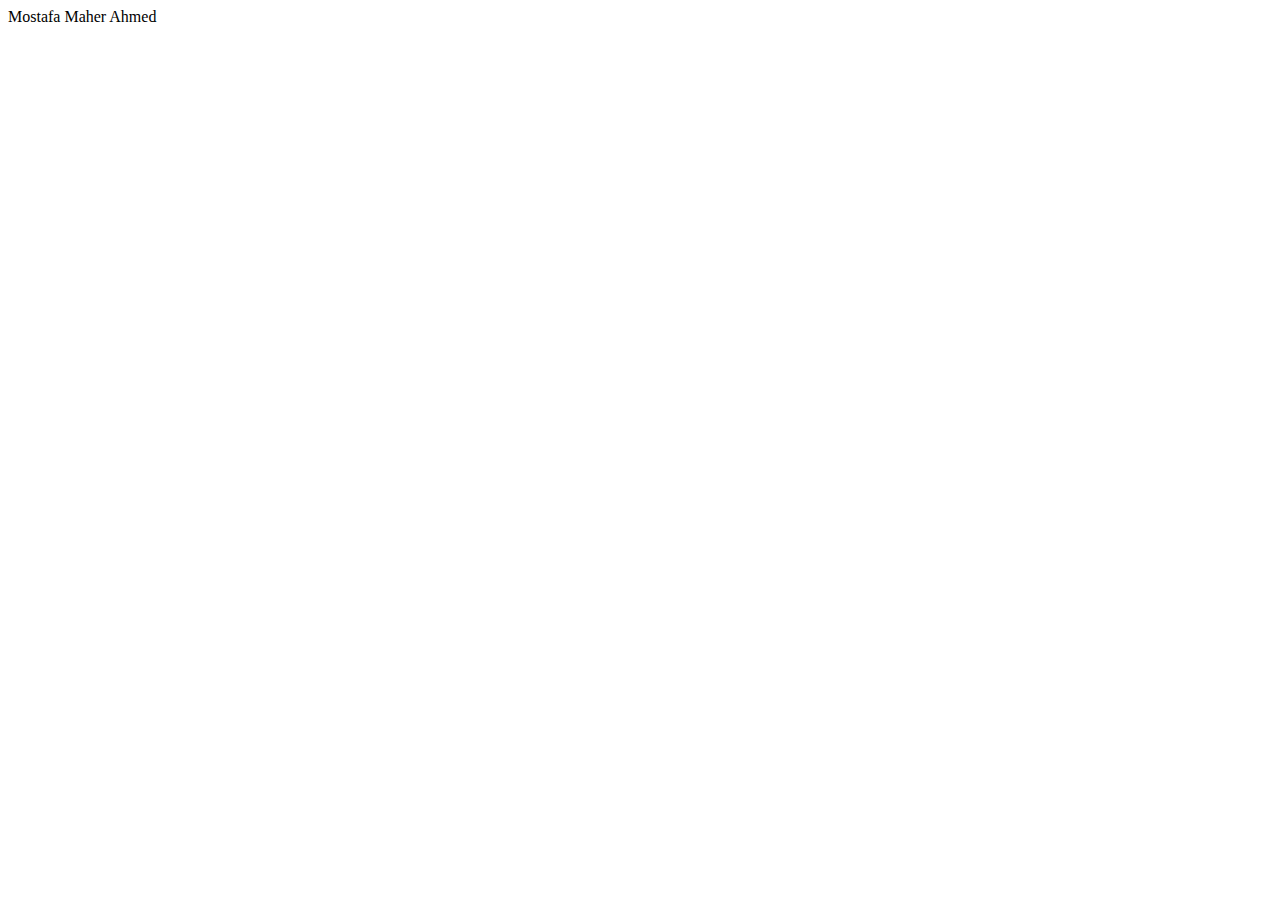
==== index.html @ cc13bb3d "first commit" ====
<!DOCTYPE html>
<html lang="en">
<head>
    <meta charset="UTF-8">
    <meta name="viewport" content="width=device-width, initial-scale=1.0">
    <title>Hi</title>
</head>
<body>
    Mostafa Maher Ahmed
</body>
</html>
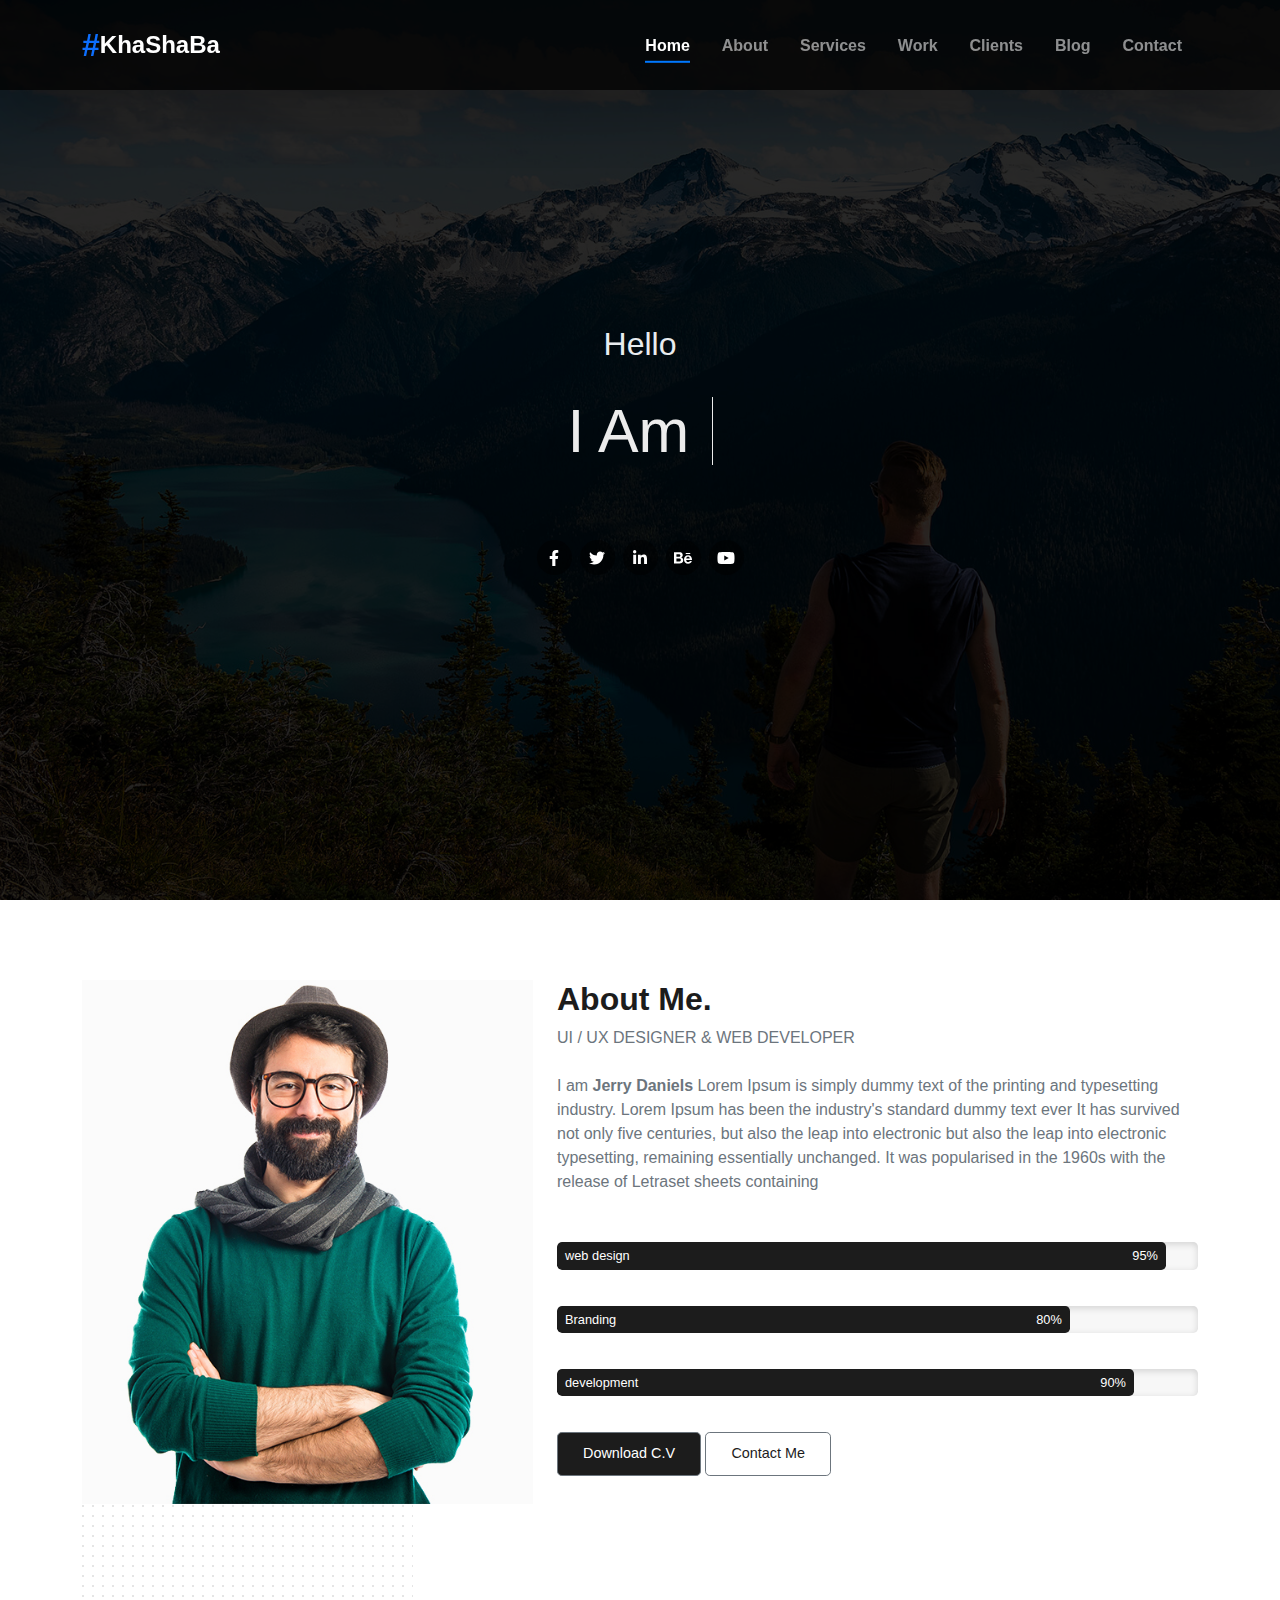
==== commit 7a0aec63: "add my profile page" ====
--- a/index.html
+++ b/index.html
@@ -1,11 +1,165 @@
 <!DOCTYPE html>
 <html lang="en">
+
 <head>
     <meta charset="UTF-8">
     <meta name="viewport" content="width=device-width, initial-scale=1.0">
-    <title>Hi</title>
+    <link rel="icon" href="https://high-site.com/karateen/img/flagofkuwait_6485.ico" type="image/svg+xml" />
+
+    <link rel="stylesheet" href="./CSS/all.min.css">
+    <link rel="stylesheet" href="./CSS/bootstrap.min.css">
+    <link rel="stylesheet" href="./CSS/assets.min.css">
+    <link rel="stylesheet" href="./CSS/global.min.css">
+    <link rel="stylesheet" href="./CSS/main.css">
+
+    <title>Mostafa Maher Ahmed</title>
 </head>
+
 <body>
-    Mostafa Maher Ahmed
+
+ <!-- Start Nav Bar -->
+ <nav class="navbar navbar-expand-md fixed-top bg-black bg-opacity-75 navbar-dark">
+
+    <div class="container py-2">
+
+      <a class="navbar-brand fs-4 fw-bold d-flex align-items-center" href="#home"><span>#</span>KhaShaBa</a>
+
+      <button class="navbar-toggler" type="button" data-bs-toggle="collapse" data-bs-target="#navbarSupportedContent"
+        aria-controls="navbarSupportedContent" aria-expanded="false" aria-label="Toggle navigation">
+        <i class="fa-solid fa-bars text-white"></i>
+      </button>
+
+      <div class="collapse navbar-collapse" id="navbarSupportedContent">
+
+        <ul class="navbar-nav ms-auto mb-2 mb-lg-0 text-capitalize text-center fw-bold">
+
+          <li class="nav-item my-2 my-md-0">
+            <a class="nav-link mx-2 active" aria-current="page" href="#home">Home</a>
+          </li>
+
+          <li class="nav-item my-2 my-md-0">
+            <a class="nav-link mx-2" href="#about">About</a>
+          </li>
+
+          <li class="nav-item my-2 my-md-0">
+            <a class="nav-link mx-2" href="#services">Services</a>
+          </li>
+
+          <li class="nav-item my-2 my-md-0">
+            <a class="nav-link mx-2" href="#portfolio">work</a>
+          </li>
+
+          <li class="nav-item my-2 my-md-0">
+            <a class="nav-link mx-2" href="#testimonials">Clients</a>
+          </li>
+
+          <li class="nav-item my-2 my-md-0">
+            <a class="nav-link mx-2" href="#blog">Blog</a>
+          </li>
+
+          <li class="nav-item my-2 my-md-0">
+            <a class="nav-link mx-2" href="#contact">Contact</a>
+          </li>
+
+        </ul>
+
+      </div>
+    </div>
+  </nav>
+  <!-- End Nav Bar -->
+
+  <!-- Start Home Section -->
+  <header id="home" class="vh-100 bg-style text-white 
+    d-flex justify-content-center align-items-center">
+    <div class="content">
+      <h1>Hello</h1>
+      <p class="typed fw-lighter mb-5">I Am</p>
+
+      <!-- **/ Social Icons \** -->
+      <div class="social d-flex justify-content-center">
+        <a href="" class="flex-center text-white rounded-circle mx-1" style="--bs-primary:#1877f2"> <i
+            class="fa-brands fa-facebook-f"></i></a href="">
+        <a href="" class="flex-center text-white rounded-circle mx-1" style="--bs-primary:#1da1f2"> <i
+            class="fa-brands fa-twitter"></i></a href="">
+        <a href="" class="flex-center text-white rounded-circle mx-1" style="--bs-primary:#0077b5"><i
+            class="fa-brands fa-linkedin-in"></i></a href="">
+        <a href="" class="flex-center text-white rounded-circle mx-1" style="--bs-primary:#1769ff"> <i
+            class="fa-brands fa-behance"></i></a href="">
+        <a href="" class="flex-center text-white rounded-circle mx-1" style="--bs-primary:#ff0000"> <i
+            class="fa-brands fa-youtube"></i></a href="">
+      </div>
+      <!-- **/ Social Icons \** -->
+    </div>
+  </header>
+  <!-- End Home Section -->
+
+  <!-- Start About Section -->
+  <section id="about" class="py-6">
+    <div class="container">
+      <div class="row">
+
+        <!-- **/ Profile Img \** -->
+        <div class="col-lg-5">
+          <div class="img-profile position-relative p-4 p-lg-0">
+            <img src="./img/hero.jpg" class="w-100" alt="image proflie">
+          </div>
+        </div>
+        <!-- **/ Profile Img \** -->
+
+        <!-- **/ Content \** -->
+        <div class="col-lg-7 mt-6 mt-lg-0">
+
+          <h2 class="text-secondary fw-bolder">About Me.</h2>
+
+          <p class="text-muted text-uppercase mb-4">
+            ui / ux designer & web developer
+          </p>
+
+          <p class="text-muted about-desc">I am <span class="fw-bold">Jerry Daniels</span> Lorem Ipsum is simply dummy
+            text of the
+            printing and typesetting industry. Lorem Ipsum
+            has been the industry's standard dummy text ever It has survived not only five centuries, but also the leap
+            into electronic but also the leap into electronic typesetting, remaining essentially unchanged. It was
+            popularised in the 1960s with the release of Letraset sheets containing
+          </p>
+
+          <div class="skills-rate mt-5">
+
+            <div class="progress-bar rounded-3">
+              <span class="d-flex justify-content-between align-items-center bg-secondary rounded-3 px-2"
+                style="width:95%" data-rate="95%">
+                <p class="m-0">web design</p>
+              </span>
+            </div>
+
+            <div class="progress-bar rounded-3">
+              <span class="d-flex justify-content-between align-items-center bg-secondary rounded-3 px-2"
+                style="width:80%" data-rate="80%">
+                <p class="m-0">Branding</p>
+              </span>
+            </div>
+            <div class="progress-bar rounded-3">
+              <span class="d-flex justify-content-between align-items-center bg-secondary rounded-3 px-2"
+                style="width:90%" data-rate="90%">
+                <p class="m-0">development</p>
+              </span>
+            </div>
+
+          </div>
+
+          <button class="border border-secondary rounded-3" type="button">Download C.V</button>
+          <button class="border border-secondary rounded-3" type="button">Contact Me</button>
+
+        </div>
+        <!-- **/ Content \** -->
+
+      </div>
+    </div>
+  </section>
+  <!-- End About Section -->
+
+    <script src="./JS/all.min.js"></script>
+    <script src="./JS/bootstrap.bundle.min.js"></script>
 </body>
+
 </html>--- a/CSS/all.min.css
+++ b/CSS/all.min.css
@@ -0,0 +1,6 @@
+/*!
+ * Font Awesome Free 6.0.0 by @fontawesome - https://fontawesome.com
+ * License - https://fontawesome.com/license/free (Icons: CC BY 4.0, Fonts: SIL OFL 1.1, Code: MIT License)
+ * Copyright 2022 Fonticons, Inc.
+ */
+.fa{font-family:var(--fa-style-family,"Font Awesome 6 Free");font-weight:var(--fa-style,900)}.fa,.fa-brands,.fa-duotone,.fa-light,.fa-regular,.fa-solid,.fa-thin,.fab,.fad,.fal,.far,.fas,.fat{-moz-osx-font-smoothing:grayscale;-webkit-font-smoothing:antialiased;display:var(--fa-display,inline-block);font-style:normal;font-variant:normal;line-height:1;text-rendering:auto}.fa-1x{font-size:1em}.fa-2x{font-size:2em}.fa-3x{font-size:3em}.fa-4x{font-size:4em}.fa-5x{font-size:5em}.fa-6x{font-size:6em}.fa-7x{font-size:7em}.fa-8x{font-size:8em}.fa-9x{font-size:9em}.fa-10x{font-size:10em}.fa-2xs{font-size:.625em;line-height:.1em;vertical-align:.225em}.fa-xs{font-size:.75em;line-height:.08333em;vertical-align:.125em}.fa-sm{font-size:.875em;line-height:.07143em;vertical-align:.05357em}.fa-lg{font-size:1.25em;line-height:.05em;vertical-align:-.075em}.fa-xl{font-size:1.5em;line-height:.04167em;vertical-align:-.125em}.fa-2xl{font-size:2em;line-height:.03125em;vertical-align:-.1875em}.fa-fw{text-align:center;width:1.25em}.fa-ul{list-style-type:none;margin-left:var(--fa-li-margin,2.5em);padding-left:0}.fa-ul>li{position:relative}.fa-li{left:calc(var(--fa-li-width, 2em)*-1);position:absolute;text-align:center;width:var(--fa-li-width,2em);line-height:inherit}.fa-border{border-radius:var(--fa-border-radius,.1em);border:var(--fa-border-width,.08em) var(--fa-border-style,solid) var(--fa-border-color,#eee);padding:var(--fa-border-padding,.2em .25em .15em)}.fa-pull-left{float:left;margin-right:var(--fa-pull-margin,.3em)}.fa-pull-right{float:right;margin-left:var(--fa-pull-margin,.3em)}.fa-beat{-webkit-animation-name:fa-beat;animation-name:fa-beat;-webkit-animation-delay:var(--fa-animation-delay,0);animation-delay:var(--fa-animation-delay,0);-webkit-animation-direction:var(--fa-animation-direction,normal);animation-direction:var(--fa-animation-direction,normal);-webkit-animation-duration:var(--fa-animation-duration,1s);animation-duration:var(--fa-animation-duration,1s);-webkit-animation-iteration-count:var(--fa-animation-iteration-count,infinite);animation-iteration-count:var(--fa-animation-iteration-count,infinite);-webkit-animation-timing-function:var(--fa-animation-timing,ease-in-out);animation-timing-function:var(--fa-animation-timing,ease-in-out)}.fa-bounce{-webkit-animation-name:fa-bounce;animation-name:fa-bounce;-webkit-animation-delay:var(--fa-animation-delay,0);animation-delay:var(--fa-animation-delay,0);-webkit-animation-direction:var(--fa-animation-direction,normal);animation-direction:var(--fa-animation-direction,normal);-webkit-animation-duration:var(--fa-animation-duration,1s);animation-duration:var(--fa-animation-duration,1s);-webkit-animation-iteration-count:var(--fa-animation-iteration-count,infinite);animation-iteration-count:var(--fa-animation-iteration-count,infinite);-webkit-animation-timing-function:var(--fa-animation-timing,cubic-bezier(.28,.84,.42,1));animation-timing-function:var(--fa-animation-timing,cubic-bezier(.28,.84,.42,1))}.fa-fade{-webkit-animation-name:fa-fade;animation-name:fa-fade;-webkit-animation-iteration-count:var(--fa-animation-iteration-count,infinite);animation-iteration-count:var(--fa-animation-iteration-count,infinite);-webkit-animation-timing-function:var(--fa-animation-timing,cubic-bezier(.4,0,.6,1));animation-timing-function:var(--fa-animation-timing,cubic-bezier(.4,0,.6,1))}.fa-beat-fade,.fa-fade{-webkit-animation-delay:var(--fa-animation-delay,0);animation-delay:var(--fa-animation-delay,0);-webkit-animation-direction:var(--fa-animation-direction,normal);animation-direction:var(--fa-animation-direction,normal);-webkit-animation-duration:var(--fa-animation-duration,1s);animation-duration:var(--fa-animation-duration,1s)}.fa-beat-fade{-webkit-animation-name:fa-beat-fade;animation-name:fa-beat-fade;-webkit-animation-iteration-count:var(--fa-animation-iteration-count,infinite);animation-iteration-count:var(--fa-animation-iteration-count,infinite);-webkit-animation-timing-function:var(--fa-animation-timing,cubic-bezier(.4,0,.6,1));animation-timing-function:var(--fa-animation-timing,cubic-bezier(.4,0,.6,1))}.fa-flip{-webkit-animation-name:fa-flip;animation-name:fa-flip;-webkit-animation-delay:var(--fa-animation-delay,0);animation-delay:var(--fa-animation-delay,0);-webkit-animation-direction:var(--fa-animation-direction,normal);animation-direction:var(--fa-animation-direction,normal);-webkit-animation-duration:var(--fa-animation-duration,1s);animation-duration:var(--fa-animation-duration,1s);-webkit-animation-iteration-count:var(--fa-animation-iteration-count,infinite);animation-iteration-count:var(--fa-animation-iteration-count,infinite);-webkit-animation-timing-function:var(--fa-animation-timing,ease-in-out);animation-timing-function:var(--fa-animation-timing,ease-in-out)}.fa-shake{-webkit-animation-name:fa-shake;animation-name:fa-shake;-webkit-animation-duration:var(--fa-animation-duration,1s);animation-duration:var(--fa-animation-duration,1s);-webkit-animation-iteration-count:var(--fa-animation-iteration-count,infinite);animation-iteration-count:var(--fa-animation-iteration-count,infinite);-webkit-animation-timing-function:var(--fa-animation-timing,linear);animation-timing-function:var(--fa-animation-timing,linear)}.fa-shake,.fa-spin{-webkit-animation-delay:var(--fa-animation-delay,0);animation-delay:var(--fa-animation-delay,0);-webkit-animation-direction:var(--fa-animation-direction,normal);animation-direction:var(--fa-animation-direction,normal)}.fa-spin{-webkit-animation-name:fa-spin;animation-name:fa-spin;-webkit-animation-duration:var(--fa-animation-duration,2s);animation-duration:var(--fa-animation-duration,2s);-webkit-animation-iteration-count:var(--fa-animation-iteration-count,infinite);animation-iteration-count:var(--fa-animation-iteration-count,infinite);-webkit-animation-timing-function:var(--fa-animation-timing,linear);animation-timing-function:var(--fa-animation-timing,linear)}.fa-spin-reverse{--fa-animation-direction:reverse}.fa-pulse,.fa-spin-pulse{-webkit-animation-name:fa-spin;animation-name:fa-spin;-webkit-animation-direction:var(--fa-animation-direction,normal);animation-direction:var(--fa-animation-direction,normal);-webkit-animation-duration:var(--fa-animation-duration,1s);animation-duration:var(--fa-animation-duration,1s);-webkit-animation-iteration-count:var(--fa-animation-iteration-count,infinite);animation-iteration-count:var(--fa-animation-iteration-count,infinite);-webkit-animation-timing-function:var(--fa-animation-timing,steps(8));animation-timing-function:var(--fa-animation-timing,steps(8))}@media (prefers-reduced-motion:reduce){.fa-beat,.fa-beat-fade,.fa-bounce,.fa-fade,.fa-flip,.fa-pulse,.fa-shake,.fa-spin,.fa-spin-pulse{-webkit-animation-delay:-1ms;animation-delay:-1ms;-webkit-animation-duration:1ms;animation-duration:1ms;-webkit-animation-iteration-count:1;animation-iteration-count:1;transition-delay:0s;transition-duration:0s}}@-webkit-keyframes fa-beat{0%,90%{-webkit-transform:scale(1);transform:scale(1)}45%{-webkit-transform:scale(var(--fa-beat-scale,1.25));transform:scale(var(--fa-beat-scale,1.25))}}@keyframes fa-beat{0%,90%{-webkit-transform:scale(1);transform:scale(1)}45%{-webkit-transform:scale(var(--fa-beat-scale,1.25));transform:scale(var(--fa-beat-scale,1.25))}}@-webkit-keyframes fa-bounce{0%{-webkit-transform:scale(1) translateY(0);transform:scale(1) translateY(0)}10%{-webkit-transform:scale(var(--fa-bounce-start-scale-x,1.1),var(--fa-bounce-start-scale-y,.9)) translateY(0);transform:scale(var(--fa-bounce-start-scale-x,1.1),var(--fa-bounce-start-scale-y,.9)) translateY(0)}30%{-webkit-transform:scale(var(--fa-bounce-jump-scale-x,.9),var(--fa-bounce-jump-scale-y,1.1)) translateY(var(--fa-bounce-height,-.5em));transform:scale(var(--fa-bounce-jump-scale-x,.9),var(--fa-bounce-jump-scale-y,1.1)) translateY(var(--fa-bounce-height,-.5em))}50%{-webkit-transform:scale(var(--fa-bounce-land-scale-x,1.05),var(--fa-bounce-land-scale-y,.95)) translateY(0);transform:scale(var(--fa-bounce-land-scale-x,1.05),var(--fa-bounce-land-scale-y,.95)) translateY(0)}57%{-webkit-transform:scale(1) translateY(var(--fa-bounce-rebound,-.125em));transform:scale(1) translateY(var(--fa-bounce-rebound,-.125em))}64%{-webkit-transform:scale(1) translateY(0);transform:scale(1) translateY(0)}to{-webkit-transform:scale(1) translateY(0);transform:scale(1) translateY(0)}}@keyframes fa-bounce{0%{-webkit-transform:scale(1) translateY(0);transform:scale(1) translateY(0)}10%{-webkit-transform:scale(var(--fa-bounce-start-scale-x,1.1),var(--fa-bounce-start-scale-y,.9)) translateY(0);transform:scale(var(--fa-bounce-start-scale-x,1.1),var(--fa-bounce-start-scale-y,.9)) translateY(0)}30%{-webkit-transform:scale(var(--fa-bounce-jump-scale-x,.9),var(--fa-bounce-jump-scale-y,1.1)) translateY(var(--fa-bounce-height,-.5em));transform:scale(var(--fa-bounce-jump-scale-x,.9),var(--fa-bounce-jump-scale-y,1.1)) translateY(var(--fa-bounce-height,-.5em))}50%{-webkit-transform:scale(var(--fa-bounce-land-scale-x,1.05),var(--fa-bounce-land-scale-y,.95)) translateY(0);transform:scale(var(--fa-bounce-land-scale-x,1.05),var(--fa-bounce-land-scale-y,.95)) translateY(0)}57%{-webkit-transform:scale(1) translateY(var(--fa-bounce-rebound,-.125em));transform:scale(1) translateY(var(--fa-bounce-rebound,-.125em))}64%{-webkit-transform:scale(1) translateY(0);transform:scale(1) translateY(0)}to{-webkit-transform:scale(1) translateY(0);transform:scale(1) translateY(0)}}@-webkit-keyframes fa-fade{50%{opacity:var(--fa-fade-opacity,.4)}}@keyframes fa-fade{50%{opacity:var(--fa-fade-opacity,.4)}}@-webkit-keyframes fa-beat-fade{0%,to{opacity:var(--fa-beat-fade-opacity,.4);-webkit-transform:scale(1);transform:scale(1)}50%{opacity:1;-webkit-transform:scale(var(--fa-beat-fade-scale,1.125));transform:scale(var(--fa-beat-fade-scale,1.125))}}@keyframes fa-beat-fade{0%,to{opacity:var(--fa-beat-fade-opacity,.4);-webkit-transform:scale(1);transform:scale(1)}50%{opacity:1;-webkit-transform:scale(var(--fa-beat-fade-scale,1.125));transform:scale(var(--fa-beat-fade-scale,1.125))}}@-webkit-keyframes fa-flip{50%{-webkit-transform:rotate3d(var(--fa-flip-x,0),var(--fa-flip-y,1),var(--fa-flip-z,0),var(--fa-flip-angle,-180deg));transform:rotate3d(var(--fa-flip-x,0),var(--fa-flip-y,1),var(--fa-flip-z,0),var(--fa-flip-angle,-180deg))}}@keyframes fa-flip{50%{-webkit-transform:rotate3d(var(--fa-flip-x,0),var(--fa-flip-y,1),var(--fa-flip-z,0),var(--fa-flip-angle,-180deg));transform:rotate3d(var(--fa-flip-x,0),var(--fa-flip-y,1),var(--fa-flip-z,0),var(--fa-flip-angle,-180deg))}}@-webkit-keyframes fa-shake{0%{-webkit-transform:rotate(-15deg);transform:rotate(-15deg)}4%{-webkit-transform:rotate(15deg);transform:rotate(15deg)}8%,24%{-webkit-transform:rotate(-18deg);transform:rotate(-18deg)}12%,28%{-webkit-transform:rotate(18deg);transform:rotate(18deg)}16%{-webkit-transform:rotate(-22deg);transform:rotate(-22deg)}20%{-webkit-transform:rotate(22deg);transform:rotate(22deg)}32%{-webkit-transform:rotate(-12deg);transform:rotate(-12deg)}36%{-webkit-transform:rotate(12deg);transform:rotate(12deg)}40%,to{-webkit-transform:rotate(0deg);transform:rotate(0deg)}}@keyframes fa-shake{0%{-webkit-transform:rotate(-15deg);transform:rotate(-15deg)}4%{-webkit-transform:rotate(15deg);transform:rotate(15deg)}8%,24%{-webkit-transform:rotate(-18deg);transform:rotate(-18deg)}12%,28%{-webkit-transform:rotate(18deg);transform:rotate(18deg)}16%{-webkit-transform:rotate(-22deg);transform:rotate(-22deg)}20%{-webkit-transform:rotate(22deg);transform:rotate(22deg)}32%{-webkit-transform:rotate(-12deg);transform:rotate(-12deg)}36%{-webkit-transform:rotate(12deg);transform:rotate(12deg)}40%,to{-webkit-transform:rotate(0deg);transform:rotate(0deg)}}@-webkit-keyframes fa-spin{0%{-webkit-transform:rotate(0deg);transform:rotate(0deg)}to{-webkit-transform:rotate(1turn);transform:rotate(1turn)}}@keyframes fa-spin{0%{-webkit-transform:rotate(0deg);transform:rotate(0deg)}to{-webkit-transform:rotate(1turn);transform:rotate(1turn)}}.fa-rotate-90{-webkit-transform:rotate(90deg);transform:rotate(90deg)}.fa-rotate-180{-webkit-transform:rotate(180deg);transform:rotate(180deg)}.fa-rotate-270{-webkit-transform:rotate(270deg);transform:rotate(270deg)}.fa-flip-horizontal{-webkit-transform:scaleX(-1);transform:scaleX(-1)}.fa-flip-vertical{-webkit-transform:scaleY(-1);transform:scaleY(-1)}.fa-flip-both,.fa-flip-horizontal.fa-flip-vertical{-webkit-transform:scale(-1);transform:scale(-1)}.fa-rotate-by{-webkit-transform:rotate(var(--fa-rotate-angle,none));transform:rotate(var(--fa-rotate-angle,none))}.fa-stack{display:inline-block;height:2em;line-height:2em;position:relative;vertical-align:middle;width:2.5em}.fa-stack-1x,.fa-stack-2x{left:0;position:absolute;text-align:center;width:100%;z-index:var(--fa-stack-z-index,auto)}.fa-stack-1x{line-height:inherit}.fa-stack-2x{font-size:2em}.fa-inverse{color:var(--fa-inverse,#fff)}.fa-0:before{content:"\30"}.fa-1:before{content:"\31"}.fa-2:before{content:"\32"}.fa-3:before{content:"\33"}.fa-4:before{content:"\34"}.fa-5:before{content:"\35"}.fa-6:before{content:"\36"}.fa-7:before{content:"\37"}.fa-8:before{content:"\38"}.fa-9:before{content:"\39"}.fa-a:before{content:"\41"}.fa-address-book:before,.fa-contact-book:before{content:"\f2b9"}.fa-address-card:before,.fa-contact-card:before,.fa-vcard:before{content:"\f2bb"}.fa-align-center:before{content:"\f037"}.fa-align-justify:before{content:"\f039"}.fa-align-left:before{content:"\f036"}.fa-align-right:before{content:"\f038"}.fa-anchor:before{content:"\f13d"}.fa-angle-down:before{content:"\f107"}.fa-angle-left:before{content:"\f104"}.fa-angle-right:before{content:"\f105"}.fa-angle-up:before{content:"\f106"}.fa-angle-double-down:before,.fa-angles-down:before{content:"\f103"}.fa-angle-double-left:before,.fa-angles-left:before{content:"\f100"}.fa-angle-double-right:before,.fa-angles-right:before{content:"\f101"}.fa-angle-double-up:before,.fa-angles-up:before{content:"\f102"}.fa-ankh:before{content:"\f644"}.fa-apple-alt:before,.fa-apple-whole:before{content:"\f5d1"}.fa-archway:before{content:"\f557"}.fa-arrow-down:before{content:"\f063"}.fa-arrow-down-1-9:before,.fa-sort-numeric-asc:before,.fa-sort-numeric-down:before{content:"\f162"}.fa-arrow-down-9-1:before,.fa-sort-numeric-desc:before,.fa-sort-numeric-down-alt:before{content:"\f886"}.fa-arrow-down-a-z:before,.fa-sort-alpha-asc:before,.fa-sort-alpha-down:before{content:"\f15d"}.fa-arrow-down-long:before,.fa-long-arrow-down:before{content:"\f175"}.fa-arrow-down-short-wide:before,.fa-sort-amount-desc:before,.fa-sort-amount-down-alt:before{content:"\f884"}.fa-arrow-down-wide-short:before,.fa-sort-amount-asc:before,.fa-sort-amount-down:before{content:"\f160"}.fa-arrow-down-z-a:before,.fa-sort-alpha-desc:before,.fa-sort-alpha-down-alt:before{content:"\f881"}.fa-arrow-left:before{content:"\f060"}.fa-arrow-left-long:before,.fa-long-arrow-left:before{content:"\f177"}.fa-arrow-pointer:before,.fa-mouse-pointer:before{content:"\f245"}.fa-arrow-right:before{content:"\f061"}.fa-arrow-right-arrow-left:before,.fa-exchange:before{content:"\f0ec"}.fa-arrow-right-from-bracket:before,.fa-sign-out:before{content:"\f08b"}.fa-arrow-right-long:before,.fa-long-arrow-right:before{content:"\f178"}.fa-arrow-right-to-bracket:before,.fa-sign-in:before{content:"\f090"}.fa-arrow-left-rotate:before,.fa-arrow-rotate-back:before,.fa-arrow-rotate-backward:before,.fa-arrow-rotate-left:before,.fa-undo:before{content:"\f0e2"}.fa-arrow-right-rotate:before,.fa-arrow-rotate-forward:before,.fa-arrow-rotate-right:before,.fa-redo:before{content:"\f01e"}.fa-arrow-trend-down:before{content:"\e097"}.fa-arrow-trend-up:before{content:"\e098"}.fa-arrow-turn-down:before,.fa-level-down:before{content:"\f149"}.fa-arrow-turn-up:before,.fa-level-up:before{content:"\f148"}.fa-arrow-up:before{content:"\f062"}.fa-arrow-up-1-9:before,.fa-sort-numeric-up:before{content:"\f163"}.fa-arrow-up-9-1:before,.fa-sort-numeric-up-alt:before{content:"\f887"}.fa-arrow-up-a-z:before,.fa-sort-alpha-up:before{content:"\f15e"}.fa-arrow-up-from-bracket:before{content:"\e09a"}.fa-arrow-up-long:before,.fa-long-arrow-up:before{content:"\f176"}.fa-arrow-up-right-from-square:before,.fa-external-link:before{content:"\f08e"}.fa-arrow-up-short-wide:before,.fa-sort-amount-up-alt:before{content:"\f885"}.fa-arrow-up-wide-short:before,.fa-sort-amount-up:before{content:"\f161"}.fa-arrow-up-z-a:before,.fa-sort-alpha-up-alt:before{content:"\f882"}.fa-arrows-h:before,.fa-arrows-left-right:before{content:"\f07e"}.fa-arrows-rotate:before,.fa-refresh:before,.fa-sync:before{content:"\f021"}.fa-arrows-up-down:before,.fa-arrows-v:before{content:"\f07d"}.fa-arrows-up-down-left-right:before,.fa-arrows:before{content:"\f047"}.fa-asterisk:before{content:"\2a"}.fa-at:before{content:"\40"}.fa-atom:before{content:"\f5d2"}.fa-audio-description:before{content:"\f29e"}.fa-austral-sign:before{content:"\e0a9"}.fa-award:before{content:"\f559"}.fa-b:before{content:"\42"}.fa-baby:before{content:"\f77c"}.fa-baby-carriage:before,.fa-carriage-baby:before{content:"\f77d"}.fa-backward:before{content:"\f04a"}.fa-backward-fast:before,.fa-fast-backward:before{content:"\f049"}.fa-backward-step:before,.fa-step-backward:before{content:"\f048"}.fa-bacon:before{content:"\f7e5"}.fa-bacteria:before{content:"\e059"}.fa-bacterium:before{content:"\e05a"}.fa-bag-shopping:before,.fa-shopping-bag:before{content:"\f290"}.fa-bahai:before{content:"\f666"}.fa-baht-sign:before{content:"\e0ac"}.fa-ban:before,.fa-cancel:before{content:"\f05e"}.fa-ban-smoking:before,.fa-smoking-ban:before{content:"\f54d"}.fa-band-aid:before,.fa-bandage:before{content:"\f462"}.fa-barcode:before{content:"\f02a"}.fa-bars:before,.fa-navicon:before{content:"\f0c9"}.fa-bars-progress:before,.fa-tasks-alt:before{content:"\f828"}.fa-bars-staggered:before,.fa-reorder:before,.fa-stream:before{content:"\f550"}.fa-baseball-ball:before,.fa-baseball:before{content:"\f433"}.fa-baseball-bat-ball:before{content:"\f432"}.fa-basket-shopping:before,.fa-shopping-basket:before{content:"\f291"}.fa-basketball-ball:before,.fa-basketball:before{content:"\f434"}.fa-bath:before,.fa-bathtub:before{content:"\f2cd"}.fa-battery-0:before,.fa-battery-empty:before{content:"\f244"}.fa-battery-5:before,.fa-battery-full:before,.fa-battery:before{content:"\f240"}.fa-battery-3:before,.fa-battery-half:before{content:"\f242"}.fa-battery-2:before,.fa-battery-quarter:before{content:"\f243"}.fa-battery-4:before,.fa-battery-three-quarters:before{content:"\f241"}.fa-bed:before{content:"\f236"}.fa-bed-pulse:before,.fa-procedures:before{content:"\f487"}.fa-beer-mug-empty:before,.fa-beer:before{content:"\f0fc"}.fa-bell:before{content:"\f0f3"}.fa-bell-concierge:before,.fa-concierge-bell:before{content:"\f562"}.fa-bell-slash:before{content:"\f1f6"}.fa-bezier-curve:before{content:"\f55b"}.fa-bicycle:before{content:"\f206"}.fa-binoculars:before{content:"\f1e5"}.fa-biohazard:before{content:"\f780"}.fa-bitcoin-sign:before{content:"\e0b4"}.fa-blender:before{content:"\f517"}.fa-blender-phone:before{content:"\f6b6"}.fa-blog:before{content:"\f781"}.fa-bold:before{content:"\f032"}.fa-bolt:before,.fa-zap:before{content:"\f0e7"}.fa-bolt-lightning:before{content:"\e0b7"}.fa-bomb:before{content:"\f1e2"}.fa-bone:before{content:"\f5d7"}.fa-bong:before{content:"\f55c"}.fa-book:before{content:"\f02d"}.fa-atlas:before,.fa-book-atlas:before{content:"\f558"}.fa-bible:before,.fa-book-bible:before{content:"\f647"}.fa-book-journal-whills:before,.fa-journal-whills:before{content:"\f66a"}.fa-book-medical:before{content:"\f7e6"}.fa-book-open:before{content:"\f518"}.fa-book-open-reader:before,.fa-book-reader:before{content:"\f5da"}.fa-book-quran:before,.fa-quran:before{content:"\f687"}.fa-book-dead:before,.fa-book-skull:before{content:"\f6b7"}.fa-bookmark:before{content:"\f02e"}.fa-border-all:before{content:"\f84c"}.fa-border-none:before{content:"\f850"}.fa-border-style:before,.fa-border-top-left:before{content:"\f853"}.fa-bowling-ball:before{content:"\f436"}.fa-box:before{content:"\f466"}.fa-archive:before,.fa-box-archive:before{content:"\f187"}.fa-box-open:before{content:"\f49e"}.fa-box-tissue:before{content:"\e05b"}.fa-boxes-alt:before,.fa-boxes-stacked:before,.fa-boxes:before{content:"\f468"}.fa-braille:before{content:"\f2a1"}.fa-brain:before{content:"\f5dc"}.fa-brazilian-real-sign:before{content:"\e46c"}.fa-bread-slice:before{content:"\f7ec"}.fa-briefcase:before{content:"\f0b1"}.fa-briefcase-medical:before{content:"\f469"}.fa-broom:before{content:"\f51a"}.fa-broom-ball:before,.fa-quidditch-broom-ball:before,.fa-quidditch:before{content:"\f458"}.fa-brush:before{content:"\f55d"}.fa-bug:before{content:"\f188"}.fa-bug-slash:before{content:"\e490"}.fa-building:before{content:"\f1ad"}.fa-bank:before,.fa-building-columns:before,.fa-institution:before,.fa-museum:before,.fa-university:before{content:"\f19c"}.fa-bullhorn:before{content:"\f0a1"}.fa-bullseye:before{content:"\f140"}.fa-burger:before,.fa-hamburger:before{content:"\f805"}.fa-bus:before{content:"\f207"}.fa-bus-alt:before,.fa-bus-simple:before{content:"\f55e"}.fa-briefcase-clock:before,.fa-business-time:before{content:"\f64a"}.fa-c:before{content:"\43"}.fa-birthday-cake:before,.fa-cake-candles:before,.fa-cake:before{content:"\f1fd"}.fa-calculator:before{content:"\f1ec"}.fa-calendar:before{content:"\f133"}.fa-calendar-check:before{content:"\f274"}.fa-calendar-day:before{content:"\f783"}.fa-calendar-alt:before,.fa-calendar-days:before{content:"\f073"}.fa-calendar-minus:before{content:"\f272"}.fa-calendar-plus:before{content:"\f271"}.fa-calendar-week:before{content:"\f784"}.fa-calendar-times:before,.fa-calendar-xmark:before{content:"\f273"}.fa-camera-alt:before,.fa-camera:before{content:"\f030"}.fa-camera-retro:before{content:"\f083"}.fa-camera-rotate:before{content:"\e0d8"}.fa-campground:before{content:"\f6bb"}.fa-candy-cane:before{content:"\f786"}.fa-cannabis:before{content:"\f55f"}.fa-capsules:before{content:"\f46b"}.fa-automobile:before,.fa-car:before{content:"\f1b9"}.fa-battery-car:before,.fa-car-battery:before{content:"\f5df"}.fa-car-crash:before{content:"\f5e1"}.fa-car-alt:before,.fa-car-rear:before{content:"\f5de"}.fa-car-side:before{content:"\f5e4"}.fa-caravan:before{content:"\f8ff"}.fa-caret-down:before{content:"\f0d7"}.fa-caret-left:before{content:"\f0d9"}.fa-caret-right:before{content:"\f0da"}.fa-caret-up:before{content:"\f0d8"}.fa-carrot:before{content:"\f787"}.fa-cart-arrow-down:before{content:"\f218"}.fa-cart-flatbed:before,.fa-dolly-flatbed:before{content:"\f474"}.fa-cart-flatbed-suitcase:before,.fa-luggage-cart:before{content:"\f59d"}.fa-cart-plus:before{content:"\f217"}.fa-cart-shopping:before,.fa-shopping-cart:before{content:"\f07a"}.fa-cash-register:before{content:"\f788"}.fa-cat:before{content:"\f6be"}.fa-cedi-sign:before{content:"\e0df"}.fa-cent-sign:before{content:"\e3f5"}.fa-certificate:before{content:"\f0a3"}.fa-chair:before{content:"\f6c0"}.fa-blackboard:before,.fa-chalkboard:before{content:"\f51b"}.fa-chalkboard-teacher:before,.fa-chalkboard-user:before{content:"\f51c"}.fa-champagne-glasses:before,.fa-glass-cheers:before{content:"\f79f"}.fa-charging-station:before{content:"\f5e7"}.fa-area-chart:before,.fa-chart-area:before{content:"\f1fe"}.fa-bar-chart:before,.fa-chart-bar:before{content:"\f080"}.fa-chart-column:before{content:"\e0e3"}.fa-chart-gantt:before{content:"\e0e4"}.fa-chart-line:before,.fa-line-chart:before{content:"\f201"}.fa-chart-pie:before,.fa-pie-chart:before{content:"\f200"}.fa-check:before{content:"\f00c"}.fa-check-double:before{content:"\f560"}.fa-check-to-slot:before,.fa-vote-yea:before{content:"\f772"}.fa-cheese:before{content:"\f7ef"}.fa-chess:before{content:"\f439"}.fa-chess-bishop:before{content:"\f43a"}.fa-chess-board:before{content:"\f43c"}.fa-chess-king:before{content:"\f43f"}.fa-chess-knight:before{content:"\f441"}.fa-chess-pawn:before{content:"\f443"}.fa-chess-queen:before{content:"\f445"}.fa-chess-rook:before{content:"\f447"}.fa-chevron-down:before{content:"\f078"}.fa-chevron-left:before{content:"\f053"}.fa-chevron-right:before{content:"\f054"}.fa-chevron-up:before{content:"\f077"}.fa-child:before{content:"\f1ae"}.fa-church:before{content:"\f51d"}.fa-circle:before{content:"\f111"}.fa-arrow-circle-down:before,.fa-circle-arrow-down:before{content:"\f0ab"}.fa-arrow-circle-left:before,.fa-circle-arrow-left:before{content:"\f0a8"}.fa-arrow-circle-right:before,.fa-circle-arrow-right:before{content:"\f0a9"}.fa-arrow-circle-up:before,.fa-circle-arrow-up:before{content:"\f0aa"}.fa-check-circle:before,.fa-circle-check:before{content:"\f058"}.fa-chevron-circle-down:before,.fa-circle-chevron-down:before{content:"\f13a"}.fa-chevron-circle-left:before,.fa-circle-chevron-left:before{content:"\f137"}.fa-chevron-circle-right:before,.fa-circle-chevron-right:before{content:"\f138"}.fa-chevron-circle-up:before,.fa-circle-chevron-up:before{content:"\f139"}.fa-circle-dollar-to-slot:before,.fa-donate:before{content:"\f4b9"}.fa-circle-dot:before,.fa-dot-circle:before{content:"\f192"}.fa-arrow-alt-circle-down:before,.fa-circle-down:before{content:"\f358"}.fa-circle-exclamation:before,.fa-exclamation-circle:before{content:"\f06a"}.fa-circle-h:before,.fa-hospital-symbol:before{content:"\f47e"}.fa-adjust:before,.fa-circle-half-stroke:before{content:"\f042"}.fa-circle-info:before,.fa-info-circle:before{content:"\f05a"}.fa-arrow-alt-circle-left:before,.fa-circle-left:before{content:"\f359"}.fa-circle-minus:before,.fa-minus-circle:before{content:"\f056"}.fa-circle-notch:before{content:"\f1ce"}.fa-circle-pause:before,.fa-pause-circle:before{content:"\f28b"}.fa-circle-play:before,.fa-play-circle:before{content:"\f144"}.fa-circle-plus:before,.fa-plus-circle:before{content:"\f055"}.fa-circle-question:before,.fa-question-circle:before{content:"\f059"}.fa-circle-radiation:before,.fa-radiation-alt:before{content:"\f7ba"}.fa-arrow-alt-circle-right:before,.fa-circle-right:before{content:"\f35a"}.fa-circle-stop:before,.fa-stop-circle:before{content:"\f28d"}.fa-arrow-alt-circle-up:before,.fa-circle-up:before{content:"\f35b"}.fa-circle-user:before,.fa-user-circle:before{content:"\f2bd"}.fa-circle-xmark:before,.fa-times-circle:before,.fa-xmark-circle:before{content:"\f057"}.fa-city:before{content:"\f64f"}.fa-clapperboard:before{content:"\e131"}.fa-clipboard:before{content:"\f328"}.fa-clipboard-check:before{content:"\f46c"}.fa-clipboard-list:before{content:"\f46d"}.fa-clock-four:before,.fa-clock:before{content:"\f017"}.fa-clock-rotate-left:before,.fa-history:before{content:"\f1da"}.fa-clone:before{content:"\f24d"}.fa-closed-captioning:before{content:"\f20a"}.fa-cloud:before{content:"\f0c2"}.fa-cloud-arrow-down:before,.fa-cloud-download-alt:before,.fa-cloud-download:before{content:"\f0ed"}.fa-cloud-arrow-up:before,.fa-cloud-upload-alt:before,.fa-cloud-upload:before{content:"\f0ee"}.fa-cloud-meatball:before{content:"\f73b"}.fa-cloud-moon:before{content:"\f6c3"}.fa-cloud-moon-rain:before{content:"\f73c"}.fa-cloud-rain:before{content:"\f73d"}.fa-cloud-showers-heavy:before{content:"\f740"}.fa-cloud-sun:before{content:"\f6c4"}.fa-cloud-sun-rain:before{content:"\f743"}.fa-clover:before{content:"\e139"}.fa-code:before{content:"\f121"}.fa-code-branch:before{content:"\f126"}.fa-code-commit:before{content:"\f386"}.fa-code-compare:before{content:"\e13a"}.fa-code-fork:before{content:"\e13b"}.fa-code-merge:before{content:"\f387"}.fa-code-pull-request:before{content:"\e13c"}.fa-coins:before{content:"\f51e"}.fa-colon-sign:before{content:"\e140"}.fa-comment:before{content:"\f075"}.fa-comment-dollar:before{content:"\f651"}.fa-comment-dots:before,.fa-commenting:before{content:"\f4ad"}.fa-comment-medical:before{content:"\f7f5"}.fa-comment-slash:before{content:"\f4b3"}.fa-comment-sms:before,.fa-sms:before{content:"\f7cd"}.fa-comments:before{content:"\f086"}.fa-comments-dollar:before{content:"\f653"}.fa-compact-disc:before{content:"\f51f"}.fa-compass:before{content:"\f14e"}.fa-compass-drafting:before,.fa-drafting-compass:before{content:"\f568"}.fa-compress:before{content:"\f066"}.fa-computer-mouse:before,.fa-mouse:before{content:"\f8cc"}.fa-cookie:before{content:"\f563"}.fa-cookie-bite:before{content:"\f564"}.fa-copy:before{content:"\f0c5"}.fa-copyright:before{content:"\f1f9"}.fa-couch:before{content:"\f4b8"}.fa-credit-card-alt:before,.fa-credit-card:before{content:"\f09d"}.fa-crop:before{content:"\f125"}.fa-crop-alt:before,.fa-crop-simple:before{content:"\f565"}.fa-cross:before{content:"\f654"}.fa-crosshairs:before{content:"\f05b"}.fa-crow:before{content:"\f520"}.fa-crown:before{content:"\f521"}.fa-crutch:before{content:"\f7f7"}.fa-cruzeiro-sign:before{content:"\e152"}.fa-cube:before{content:"\f1b2"}.fa-cubes:before{content:"\f1b3"}.fa-d:before{content:"\44"}.fa-database:before{content:"\f1c0"}.fa-backspace:before,.fa-delete-left:before{content:"\f55a"}.fa-democrat:before{content:"\f747"}.fa-desktop-alt:before,.fa-desktop:before{content:"\f390"}.fa-dharmachakra:before{content:"\f655"}.fa-diagram-next:before{content:"\e476"}.fa-diagram-predecessor:before{content:"\e477"}.fa-diagram-project:before,.fa-project-diagram:before{content:"\f542"}.fa-diagram-successor:before{content:"\e47a"}.fa-diamond:before{content:"\f219"}.fa-diamond-turn-right:before,.fa-directions:before{content:"\f5eb"}.fa-dice:before{content:"\f522"}.fa-dice-d20:before{content:"\f6cf"}.fa-dice-d6:before{content:"\f6d1"}.fa-dice-five:before{content:"\f523"}.fa-dice-four:before{content:"\f524"}.fa-dice-one:before{content:"\f525"}.fa-dice-six:before{content:"\f526"}.fa-dice-three:before{content:"\f527"}.fa-dice-two:before{content:"\f528"}.fa-disease:before{content:"\f7fa"}.fa-divide:before{content:"\f529"}.fa-dna:before{content:"\f471"}.fa-dog:before{content:"\f6d3"}.fa-dollar-sign:before,.fa-dollar:before,.fa-usd:before{content:"\24"}.fa-dolly-box:before,.fa-dolly:before{content:"\f472"}.fa-dong-sign:before{content:"\e169"}.fa-door-closed:before{content:"\f52a"}.fa-door-open:before{content:"\f52b"}.fa-dove:before{content:"\f4ba"}.fa-compress-alt:before,.fa-down-left-and-up-right-to-center:before{content:"\f422"}.fa-down-long:before,.fa-long-arrow-alt-down:before{content:"\f309"}.fa-download:before{content:"\f019"}.fa-dragon:before{content:"\f6d5"}.fa-draw-polygon:before{content:"\f5ee"}.fa-droplet:before,.fa-tint:before{content:"\f043"}.fa-droplet-slash:before,.fa-tint-slash:before{content:"\f5c7"}.fa-drum:before{content:"\f569"}.fa-drum-steelpan:before{content:"\f56a"}.fa-drumstick-bite:before{content:"\f6d7"}.fa-dumbbell:before{content:"\f44b"}.fa-dumpster:before{content:"\f793"}.fa-dumpster-fire:before{content:"\f794"}.fa-dungeon:before{content:"\f6d9"}.fa-e:before{content:"\45"}.fa-deaf:before,.fa-deafness:before,.fa-ear-deaf:before,.fa-hard-of-hearing:before{content:"\f2a4"}.fa-assistive-listening-systems:before,.fa-ear-listen:before{content:"\f2a2"}.fa-earth-africa:before,.fa-globe-africa:before{content:"\f57c"}.fa-earth-america:before,.fa-earth-americas:before,.fa-earth:before,.fa-globe-americas:before{content:"\f57d"}.fa-earth-asia:before,.fa-globe-asia:before{content:"\f57e"}.fa-earth-europe:before,.fa-globe-europe:before{content:"\f7a2"}.fa-earth-oceania:before,.fa-globe-oceania:before{content:"\e47b"}.fa-egg:before{content:"\f7fb"}.fa-eject:before{content:"\f052"}.fa-elevator:before{content:"\e16d"}.fa-ellipsis-h:before,.fa-ellipsis:before{content:"\f141"}.fa-ellipsis-v:before,.fa-ellipsis-vertical:before{content:"\f142"}.fa-envelope:before{content:"\f0e0"}.fa-envelope-open:before{content:"\f2b6"}.fa-envelope-open-text:before{content:"\f658"}.fa-envelopes-bulk:before,.fa-mail-bulk:before{content:"\f674"}.fa-equals:before{content:"\3d"}.fa-eraser:before{content:"\f12d"}.fa-ethernet:before{content:"\f796"}.fa-eur:before,.fa-euro-sign:before,.fa-euro:before{content:"\f153"}.fa-exclamation:before{content:"\21"}.fa-expand:before{content:"\f065"}.fa-eye:before{content:"\f06e"}.fa-eye-dropper-empty:before,.fa-eye-dropper:before,.fa-eyedropper:before{content:"\f1fb"}.fa-eye-low-vision:before,.fa-low-vision:before{content:"\f2a8"}.fa-eye-slash:before{content:"\f070"}.fa-f:before{content:"\46"}.fa-angry:before,.fa-face-angry:before{content:"\f556"}.fa-dizzy:before,.fa-face-dizzy:before{content:"\f567"}.fa-face-flushed:before,.fa-flushed:before{content:"\f579"}.fa-face-frown:before,.fa-frown:before{content:"\f119"}.fa-face-frown-open:before,.fa-frown-open:before{content:"\f57a"}.fa-face-grimace:before,.fa-grimace:before{content:"\f57f"}.fa-face-grin:before,.fa-grin:before{content:"\f580"}.fa-face-grin-beam:before,.fa-grin-beam:before{content:"\f582"}.fa-face-grin-beam-sweat:before,.fa-grin-beam-sweat:before{content:"\f583"}.fa-face-grin-hearts:before,.fa-grin-hearts:before{content:"\f584"}.fa-face-grin-squint:before,.fa-grin-squint:before{content:"\f585"}.fa-face-grin-squint-tears:before,.fa-grin-squint-tears:before{content:"\f586"}.fa-face-grin-stars:before,.fa-grin-stars:before{content:"\f587"}.fa-face-grin-tears:before,.fa-grin-tears:before{content:"\f588"}.fa-face-grin-tongue:before,.fa-grin-tongue:before{content:"\f589"}.fa-face-grin-tongue-squint:before,.fa-grin-tongue-squint:before{content:"\f58a"}.fa-face-grin-tongue-wink:before,.fa-grin-tongue-wink:before{content:"\f58b"}.fa-face-grin-wide:before,.fa-grin-alt:before{content:"\f581"}.fa-face-grin-wink:before,.fa-grin-wink:before{content:"\f58c"}.fa-face-kiss:before,.fa-kiss:before{content:"\f596"}.fa-face-kiss-beam:before,.fa-kiss-beam:before{content:"\f597"}.fa-face-kiss-wink-heart:before,.fa-kiss-wink-heart:before{content:"\f598"}.fa-face-laugh:before,.fa-laugh:before{content:"\f599"}.fa-face-laugh-beam:before,.fa-laugh-beam:before{content:"\f59a"}.fa-face-laugh-squint:before,.fa-laugh-squint:before{content:"\f59b"}.fa-face-laugh-wink:before,.fa-laugh-wink:before{content:"\f59c"}.fa-face-meh:before,.fa-meh:before{content:"\f11a"}.fa-face-meh-blank:before,.fa-meh-blank:before{content:"\f5a4"}.fa-face-rolling-eyes:before,.fa-meh-rolling-eyes:before{content:"\f5a5"}.fa-face-sad-cry:before,.fa-sad-cry:before{content:"\f5b3"}.fa-face-sad-tear:before,.fa-sad-tear:before{content:"\f5b4"}.fa-face-smile:before,.fa-smile:before{content:"\f118"}.fa-face-smile-beam:before,.fa-smile-beam:before{content:"\f5b8"}.fa-face-smile-wink:before,.fa-smile-wink:before{content:"\f4da"}.fa-face-surprise:before,.fa-surprise:before{content:"\f5c2"}.fa-face-tired:before,.fa-tired:before{content:"\f5c8"}.fa-fan:before{content:"\f863"}.fa-faucet:before{content:"\e005"}.fa-fax:before{content:"\f1ac"}.fa-feather:before{content:"\f52d"}.fa-feather-alt:before,.fa-feather-pointed:before{content:"\f56b"}.fa-file:before{content:"\f15b"}.fa-file-arrow-down:before,.fa-file-download:before{content:"\f56d"}.fa-file-arrow-up:before,.fa-file-upload:before{content:"\f574"}.fa-file-audio:before{content:"\f1c7"}.fa-file-code:before{content:"\f1c9"}.fa-file-contract:before{content:"\f56c"}.fa-file-csv:before{content:"\f6dd"}.fa-file-excel:before{content:"\f1c3"}.fa-arrow-right-from-file:before,.fa-file-export:before{content:"\f56e"}.fa-file-image:before{content:"\f1c5"}.fa-arrow-right-to-file:before,.fa-file-import:before{content:"\f56f"}.fa-file-invoice:before{content:"\f570"}.fa-file-invoice-dollar:before{content:"\f571"}.fa-file-alt:before,.fa-file-lines:before,.fa-file-text:before{content:"\f15c"}.fa-file-medical:before{content:"\f477"}.fa-file-pdf:before{content:"\f1c1"}.fa-file-powerpoint:before{content:"\f1c4"}.fa-file-prescription:before{content:"\f572"}.fa-file-signature:before{content:"\f573"}.fa-file-video:before{content:"\f1c8"}.fa-file-medical-alt:before,.fa-file-waveform:before{content:"\f478"}.fa-file-word:before{content:"\f1c2"}.fa-file-archive:before,.fa-file-zipper:before{content:"\f1c6"}.fa-fill:before{content:"\f575"}.fa-fill-drip:before{content:"\f576"}.fa-film:before{content:"\f008"}.fa-filter:before{content:"\f0b0"}.fa-filter-circle-dollar:before,.fa-funnel-dollar:before{content:"\f662"}.fa-filter-circle-xmark:before{content:"\e17b"}.fa-fingerprint:before{content:"\f577"}.fa-fire:before{content:"\f06d"}.fa-fire-extinguisher:before{content:"\f134"}.fa-fire-alt:before,.fa-fire-flame-curved:before{content:"\f7e4"}.fa-burn:before,.fa-fire-flame-simple:before{content:"\f46a"}.fa-fish:before{content:"\f578"}.fa-flag:before{content:"\f024"}.fa-flag-checkered:before{content:"\f11e"}.fa-flag-usa:before{content:"\f74d"}.fa-flask:before{content:"\f0c3"}.fa-floppy-disk:before,.fa-save:before{content:"\f0c7"}.fa-florin-sign:before{content:"\e184"}.fa-folder:before{content:"\f07b"}.fa-folder-minus:before{content:"\f65d"}.fa-folder-open:before{content:"\f07c"}.fa-folder-plus:before{content:"\f65e"}.fa-folder-tree:before{content:"\f802"}.fa-font:before{content:"\f031"}.fa-football-ball:before,.fa-football:before{content:"\f44e"}.fa-forward:before{content:"\f04e"}.fa-fast-forward:before,.fa-forward-fast:before{content:"\f050"}.fa-forward-step:before,.fa-step-forward:before{content:"\f051"}.fa-franc-sign:before{content:"\e18f"}.fa-frog:before{content:"\f52e"}.fa-futbol-ball:before,.fa-futbol:before,.fa-soccer-ball:before{content:"\f1e3"}.fa-g:before{content:"\47"}.fa-gamepad:before{content:"\f11b"}.fa-gas-pump:before{content:"\f52f"}.fa-dashboard:before,.fa-gauge-med:before,.fa-gauge:before,.fa-tachometer-alt-average:before{content:"\f624"}.fa-gauge-high:before,.fa-tachometer-alt-fast:before,.fa-tachometer-alt:before{content:"\f625"}.fa-gauge-simple-med:before,.fa-gauge-simple:before,.fa-tachometer-average:before{content:"\f629"}.fa-gauge-simple-high:before,.fa-tachometer-fast:before,.fa-tachometer:before{content:"\f62a"}.fa-gavel:before,.fa-legal:before{content:"\f0e3"}.fa-cog:before,.fa-gear:before{content:"\f013"}.fa-cogs:before,.fa-gears:before{content:"\f085"}.fa-gem:before{content:"\f3a5"}.fa-genderless:before{content:"\f22d"}.fa-ghost:before{content:"\f6e2"}.fa-gift:before{content:"\f06b"}.fa-gifts:before{content:"\f79c"}.fa-glasses:before{content:"\f530"}.fa-globe:before{content:"\f0ac"}.fa-golf-ball-tee:before,.fa-golf-ball:before{content:"\f450"}.fa-gopuram:before{content:"\f664"}.fa-graduation-cap:before,.fa-mortar-board:before{content:"\f19d"}.fa-greater-than:before{content:"\3e"}.fa-greater-than-equal:before{content:"\f532"}.fa-grip-horizontal:before,.fa-grip:before{content:"\f58d"}.fa-grip-lines:before{content:"\f7a4"}.fa-grip-lines-vertical:before{content:"\f7a5"}.fa-grip-vertical:before{content:"\f58e"}.fa-guarani-sign:before{content:"\e19a"}.fa-guitar:before{content:"\f7a6"}.fa-gun:before{content:"\e19b"}.fa-h:before{content:"\48"}.fa-hammer:before{content:"\f6e3"}.fa-hamsa:before{content:"\f665"}.fa-hand-paper:before,.fa-hand:before{content:"\f256"}.fa-hand-back-fist:before,.fa-hand-rock:before{content:"\f255"}.fa-allergies:before,.fa-hand-dots:before{content:"\f461"}.fa-fist-raised:before,.fa-hand-fist:before{content:"\f6de"}.fa-hand-holding:before{content:"\f4bd"}.fa-hand-holding-dollar:before,.fa-hand-holding-usd:before{content:"\f4c0"}.fa-hand-holding-droplet:before,.fa-hand-holding-water:before{content:"\f4c1"}.fa-hand-holding-heart:before{content:"\f4be"}.fa-hand-holding-medical:before{content:"\e05c"}.fa-hand-lizard:before{content:"\f258"}.fa-hand-middle-finger:before{content:"\f806"}.fa-hand-peace:before{content:"\f25b"}.fa-hand-point-down:before{content:"\f0a7"}.fa-hand-point-left:before{content:"\f0a5"}.fa-hand-point-right:before{content:"\f0a4"}.fa-hand-point-up:before{content:"\f0a6"}.fa-hand-pointer:before{content:"\f25a"}.fa-hand-scissors:before{content:"\f257"}.fa-hand-sparkles:before{content:"\e05d"}.fa-hand-spock:before{content:"\f259"}.fa-hands:before,.fa-sign-language:before,.fa-signing:before{content:"\f2a7"}.fa-american-sign-language-interpreting:before,.fa-asl-interpreting:before,.fa-hands-american-sign-language-interpreting:before,.fa-hands-asl-interpreting:before{content:"\f2a3"}.fa-hands-bubbles:before,.fa-hands-wash:before{content:"\e05e"}.fa-hands-clapping:before{content:"\e1a8"}.fa-hands-holding:before{content:"\f4c2"}.fa-hands-praying:before,.fa-praying-hands:before{content:"\f684"}.fa-handshake:before{content:"\f2b5"}.fa-hands-helping:before,.fa-handshake-angle:before{content:"\f4c4"}.fa-handshake-alt-slash:before,.fa-handshake-simple-slash:before{content:"\e05f"}.fa-handshake-slash:before{content:"\e060"}.fa-hanukiah:before{content:"\f6e6"}.fa-hard-drive:before,.fa-hdd:before{content:"\f0a0"}.fa-hashtag:before{content:"\23"}.fa-hat-cowboy:before{content:"\f8c0"}.fa-hat-cowboy-side:before{content:"\f8c1"}.fa-hat-wizard:before{content:"\f6e8"}.fa-head-side-cough:before{content:"\e061"}.fa-head-side-cough-slash:before{content:"\e062"}.fa-head-side-mask:before{content:"\e063"}.fa-head-side-virus:before{content:"\e064"}.fa-header:before,.fa-heading:before{content:"\f1dc"}.fa-headphones:before{content:"\f025"}.fa-headphones-alt:before,.fa-headphones-simple:before{content:"\f58f"}.fa-headset:before{content:"\f590"}.fa-heart:before{content:"\f004"}.fa-heart-broken:before,.fa-heart-crack:before{content:"\f7a9"}.fa-heart-pulse:before,.fa-heartbeat:before{content:"\f21e"}.fa-helicopter:before{content:"\f533"}.fa-hard-hat:before,.fa-hat-hard:before,.fa-helmet-safety:before{content:"\f807"}.fa-highlighter:before{content:"\f591"}.fa-hippo:before{content:"\f6ed"}.fa-hockey-puck:before{content:"\f453"}.fa-holly-berry:before{content:"\f7aa"}.fa-horse:before{content:"\f6f0"}.fa-horse-head:before{content:"\f7ab"}.fa-hospital-alt:before,.fa-hospital-wide:before,.fa-hospital:before{content:"\f0f8"}.fa-hospital-user:before{content:"\f80d"}.fa-hot-tub-person:before,.fa-hot-tub:before{content:"\f593"}.fa-hotdog:before{content:"\f80f"}.fa-hotel:before{content:"\f594"}.fa-hourglass-2:before,.fa-hourglass-half:before,.fa-hourglass:before{content:"\f254"}.fa-hourglass-empty:before{content:"\f252"}.fa-hourglass-3:before,.fa-hourglass-end:before{content:"\f253"}.fa-hourglass-1:before,.fa-hourglass-start:before{content:"\f251"}.fa-home-alt:before,.fa-home-lg-alt:before,.fa-home:before,.fa-house:before{content:"\f015"}.fa-home-lg:before,.fa-house-chimney:before{content:"\e3af"}.fa-house-chimney-crack:before,.fa-house-damage:before{content:"\f6f1"}.fa-clinic-medical:before,.fa-house-chimney-medical:before{content:"\f7f2"}.fa-house-chimney-user:before{content:"\e065"}.fa-house-chimney-window:before{content:"\e00d"}.fa-house-crack:before{content:"\e3b1"}.fa-house-laptop:before,.fa-laptop-house:before{content:"\e066"}.fa-house-medical:before{content:"\e3b2"}.fa-home-user:before,.fa-house-user:before{content:"\e1b0"}.fa-hryvnia-sign:before,.fa-hryvnia:before{content:"\f6f2"}.fa-i:before{content:"\49"}.fa-i-cursor:before{content:"\f246"}.fa-ice-cream:before{content:"\f810"}.fa-icicles:before{content:"\f7ad"}.fa-heart-music-camera-bolt:before,.fa-icons:before{content:"\f86d"}.fa-id-badge:before{content:"\f2c1"}.fa-drivers-license:before,.fa-id-card:before{content:"\f2c2"}.fa-id-card-alt:before,.fa-id-card-clip:before{content:"\f47f"}.fa-igloo:before{content:"\f7ae"}.fa-image:before{content:"\f03e"}.fa-image-portrait:before,.fa-portrait:before{content:"\f3e0"}.fa-images:before{content:"\f302"}.fa-inbox:before{content:"\f01c"}.fa-indent:before{content:"\f03c"}.fa-indian-rupee-sign:before,.fa-indian-rupee:before,.fa-inr:before{content:"\e1bc"}.fa-industry:before{content:"\f275"}.fa-infinity:before{content:"\f534"}.fa-info:before{content:"\f129"}.fa-italic:before{content:"\f033"}.fa-j:before{content:"\4a"}.fa-jedi:before{content:"\f669"}.fa-fighter-jet:before,.fa-jet-fighter:before{content:"\f0fb"}.fa-joint:before{content:"\f595"}.fa-k:before{content:"\4b"}.fa-kaaba:before{content:"\f66b"}.fa-key:before{content:"\f084"}.fa-keyboard:before{content:"\f11c"}.fa-khanda:before{content:"\f66d"}.fa-kip-sign:before{content:"\e1c4"}.fa-first-aid:before,.fa-kit-medical:before{content:"\f479"}.fa-kiwi-bird:before{content:"\f535"}.fa-l:before{content:"\4c"}.fa-landmark:before{content:"\f66f"}.fa-language:before{content:"\f1ab"}.fa-laptop:before{content:"\f109"}.fa-laptop-code:before{content:"\f5fc"}.fa-laptop-medical:before{content:"\f812"}.fa-lari-sign:before{content:"\e1c8"}.fa-layer-group:before{content:"\f5fd"}.fa-leaf:before{content:"\f06c"}.fa-left-long:before,.fa-long-arrow-alt-left:before{content:"\f30a"}.fa-arrows-alt-h:before,.fa-left-right:before{content:"\f337"}.fa-lemon:before{content:"\f094"}.fa-less-than:before{content:"\3c"}.fa-less-than-equal:before{content:"\f537"}.fa-life-ring:before{content:"\f1cd"}.fa-lightbulb:before{content:"\f0eb"}.fa-chain:before,.fa-link:before{content:"\f0c1"}.fa-chain-broken:before,.fa-chain-slash:before,.fa-link-slash:before,.fa-unlink:before{content:"\f127"}.fa-lira-sign:before{content:"\f195"}.fa-list-squares:before,.fa-list:before{content:"\f03a"}.fa-list-check:before,.fa-tasks:before{content:"\f0ae"}.fa-list-1-2:before,.fa-list-numeric:before,.fa-list-ol:before{content:"\f0cb"}.fa-list-dots:before,.fa-list-ul:before{content:"\f0ca"}.fa-litecoin-sign:before{content:"\e1d3"}.fa-location-arrow:before{content:"\f124"}.fa-location-crosshairs:before,.fa-location:before{content:"\f601"}.fa-location-dot:before,.fa-map-marker-alt:before{content:"\f3c5"}.fa-location-pin:before,.fa-map-marker:before{content:"\f041"}.fa-lock:before{content:"\f023"}.fa-lock-open:before{content:"\f3c1"}.fa-lungs:before{content:"\f604"}.fa-lungs-virus:before{content:"\e067"}.fa-m:before{content:"\4d"}.fa-magnet:before{content:"\f076"}.fa-magnifying-glass:before,.fa-search:before{content:"\f002"}.fa-magnifying-glass-dollar:before,.fa-search-dollar:before{content:"\f688"}.fa-magnifying-glass-location:before,.fa-search-location:before{content:"\f689"}.fa-magnifying-glass-minus:before,.fa-search-minus:before{content:"\f010"}.fa-magnifying-glass-plus:before,.fa-search-plus:before{content:"\f00e"}.fa-manat-sign:before{content:"\e1d5"}.fa-map:before{content:"\f279"}.fa-map-location:before,.fa-map-marked:before{content:"\f59f"}.fa-map-location-dot:before,.fa-map-marked-alt:before{content:"\f5a0"}.fa-map-pin:before{content:"\f276"}.fa-marker:before{content:"\f5a1"}.fa-mars:before{content:"\f222"}.fa-mars-and-venus:before{content:"\f224"}.fa-mars-double:before{content:"\f227"}.fa-mars-stroke:before{content:"\f229"}.fa-mars-stroke-h:before,.fa-mars-stroke-right:before{content:"\f22b"}.fa-mars-stroke-up:before,.fa-mars-stroke-v:before{content:"\f22a"}.fa-glass-martini-alt:before,.fa-martini-glass:before{content:"\f57b"}.fa-cocktail:before,.fa-martini-glass-citrus:before{content:"\f561"}.fa-glass-martini:before,.fa-martini-glass-empty:before{content:"\f000"}.fa-mask:before{content:"\f6fa"}.fa-mask-face:before{content:"\e1d7"}.fa-masks-theater:before,.fa-theater-masks:before{content:"\f630"}.fa-expand-arrows-alt:before,.fa-maximize:before{content:"\f31e"}.fa-medal:before{content:"\f5a2"}.fa-memory:before{content:"\f538"}.fa-menorah:before{content:"\f676"}.fa-mercury:before{content:"\f223"}.fa-comment-alt:before,.fa-message:before{content:"\f27a"}.fa-meteor:before{content:"\f753"}.fa-microchip:before{content:"\f2db"}.fa-microphone:before{content:"\f130"}.fa-microphone-alt:before,.fa-microphone-lines:before{content:"\f3c9"}.fa-microphone-alt-slash:before,.fa-microphone-lines-slash:before{content:"\f539"}.fa-microphone-slash:before{content:"\f131"}.fa-microscope:before{content:"\f610"}.fa-mill-sign:before{content:"\e1ed"}.fa-compress-arrows-alt:before,.fa-minimize:before{content:"\f78c"}.fa-minus:before,.fa-subtract:before{content:"\f068"}.fa-mitten:before{content:"\f7b5"}.fa-mobile-android:before,.fa-mobile-phone:before,.fa-mobile:before{content:"\f3ce"}.fa-mobile-button:before{content:"\f10b"}.fa-mobile-alt:before,.fa-mobile-screen-button:before{content:"\f3cd"}.fa-money-bill:before{content:"\f0d6"}.fa-money-bill-1:before,.fa-money-bill-alt:before{content:"\f3d1"}.fa-money-bill-1-wave:before,.fa-money-bill-wave-alt:before{content:"\f53b"}.fa-money-bill-wave:before{content:"\f53a"}.fa-money-check:before{content:"\f53c"}.fa-money-check-alt:before,.fa-money-check-dollar:before{content:"\f53d"}.fa-monument:before{content:"\f5a6"}.fa-moon:before{content:"\f186"}.fa-mortar-pestle:before{content:"\f5a7"}.fa-mosque:before{content:"\f678"}.fa-motorcycle:before{content:"\f21c"}.fa-mountain:before{content:"\f6fc"}.fa-mug-hot:before{content:"\f7b6"}.fa-coffee:before,.fa-mug-saucer:before{content:"\f0f4"}.fa-music:before{content:"\f001"}.fa-n:before{content:"\4e"}.fa-naira-sign:before{content:"\e1f6"}.fa-network-wired:before{content:"\f6ff"}.fa-neuter:before{content:"\f22c"}.fa-newspaper:before{content:"\f1ea"}.fa-not-equal:before{content:"\f53e"}.fa-note-sticky:before,.fa-sticky-note:before{content:"\f249"}.fa-notes-medical:before{content:"\f481"}.fa-o:before{content:"\4f"}.fa-object-group:before{content:"\f247"}.fa-object-ungroup:before{content:"\f248"}.fa-oil-can:before{content:"\f613"}.fa-om:before{content:"\f679"}.fa-otter:before{content:"\f700"}.fa-dedent:before,.fa-outdent:before{content:"\f03b"}.fa-p:before{content:"\50"}.fa-pager:before{content:"\f815"}.fa-paint-roller:before{content:"\f5aa"}.fa-paint-brush:before,.fa-paintbrush:before{content:"\f1fc"}.fa-palette:before{content:"\f53f"}.fa-pallet:before{content:"\f482"}.fa-panorama:before{content:"\e209"}.fa-paper-plane:before{content:"\f1d8"}.fa-paperclip:before{content:"\f0c6"}.fa-parachute-box:before{content:"\f4cd"}.fa-paragraph:before{content:"\f1dd"}.fa-passport:before{content:"\f5ab"}.fa-file-clipboard:before,.fa-paste:before{content:"\f0ea"}.fa-pause:before{content:"\f04c"}.fa-paw:before{content:"\f1b0"}.fa-peace:before{content:"\f67c"}.fa-pen:before{content:"\f304"}.fa-pen-alt:before,.fa-pen-clip:before{content:"\f305"}.fa-pen-fancy:before{content:"\f5ac"}.fa-pen-nib:before{content:"\f5ad"}.fa-pen-ruler:before,.fa-pencil-ruler:before{content:"\f5ae"}.fa-edit:before,.fa-pen-to-square:before{content:"\f044"}.fa-pencil-alt:before,.fa-pencil:before{content:"\f303"}.fa-people-arrows-left-right:before,.fa-people-arrows:before{content:"\e068"}.fa-people-carry-box:before,.fa-people-carry:before{content:"\f4ce"}.fa-pepper-hot:before{content:"\f816"}.fa-percent:before,.fa-percentage:before{content:"\25"}.fa-male:before,.fa-person:before{content:"\f183"}.fa-biking:before,.fa-person-biking:before{content:"\f84a"}.fa-person-booth:before{content:"\f756"}.fa-diagnoses:before,.fa-person-dots-from-line:before{content:"\f470"}.fa-female:before,.fa-person-dress:before{content:"\f182"}.fa-hiking:before,.fa-person-hiking:before{content:"\f6ec"}.fa-person-praying:before,.fa-pray:before{content:"\f683"}.fa-person-running:before,.fa-running:before{content:"\f70c"}.fa-person-skating:before,.fa-skating:before{content:"\f7c5"}.fa-person-skiing:before,.fa-skiing:before{content:"\f7c9"}.fa-person-skiing-nordic:before,.fa-skiing-nordic:before{content:"\f7ca"}.fa-person-snowboarding:before,.fa-snowboarding:before{content:"\f7ce"}.fa-person-swimming:before,.fa-swimmer:before{content:"\f5c4"}.fa-person-walking:before,.fa-walking:before{content:"\f554"}.fa-blind:before,.fa-person-walking-with-cane:before{content:"\f29d"}.fa-peseta-sign:before{content:"\e221"}.fa-peso-sign:before{content:"\e222"}.fa-phone:before{content:"\f095"}.fa-phone-alt:before,.fa-phone-flip:before{content:"\f879"}.fa-phone-slash:before{content:"\f3dd"}.fa-phone-volume:before,.fa-volume-control-phone:before{content:"\f2a0"}.fa-photo-film:before,.fa-photo-video:before{content:"\f87c"}.fa-piggy-bank:before{content:"\f4d3"}.fa-pills:before{content:"\f484"}.fa-pizza-slice:before{content:"\f818"}.fa-place-of-worship:before{content:"\f67f"}.fa-plane:before{content:"\f072"}.fa-plane-arrival:before{content:"\f5af"}.fa-plane-departure:before{content:"\f5b0"}.fa-plane-slash:before{content:"\e069"}.fa-play:before{content:"\f04b"}.fa-plug:before{content:"\f1e6"}.fa-add:before,.fa-plus:before{content:"\2b"}.fa-plus-minus:before{content:"\e43c"}.fa-podcast:before{content:"\f2ce"}.fa-poo:before{content:"\f2fe"}.fa-poo-bolt:before,.fa-poo-storm:before{content:"\f75a"}.fa-poop:before{content:"\f619"}.fa-power-off:before{content:"\f011"}.fa-prescription:before{content:"\f5b1"}.fa-prescription-bottle:before{content:"\f485"}.fa-prescription-bottle-alt:before,.fa-prescription-bottle-medical:before{content:"\f486"}.fa-print:before{content:"\f02f"}.fa-pump-medical:before{content:"\e06a"}.fa-pump-soap:before{content:"\e06b"}.fa-puzzle-piece:before{content:"\f12e"}.fa-q:before{content:"\51"}.fa-qrcode:before{content:"\f029"}.fa-question:before{content:"\3f"}.fa-quote-left-alt:before,.fa-quote-left:before{content:"\f10d"}.fa-quote-right-alt:before,.fa-quote-right:before{content:"\f10e"}.fa-r:before{content:"\52"}.fa-radiation:before{content:"\f7b9"}.fa-rainbow:before{content:"\f75b"}.fa-receipt:before{content:"\f543"}.fa-record-vinyl:before{content:"\f8d9"}.fa-ad:before,.fa-rectangle-ad:before{content:"\f641"}.fa-list-alt:before,.fa-rectangle-list:before{content:"\f022"}.fa-rectangle-times:before,.fa-rectangle-xmark:before,.fa-times-rectangle:before,.fa-window-close:before{content:"\f410"}.fa-recycle:before{content:"\f1b8"}.fa-registered:before{content:"\f25d"}.fa-repeat:before{content:"\f363"}.fa-mail-reply:before,.fa-reply:before{content:"\f3e5"}.fa-mail-reply-all:before,.fa-reply-all:before{content:"\f122"}.fa-republican:before{content:"\f75e"}.fa-restroom:before{content:"\f7bd"}.fa-retweet:before{content:"\f079"}.fa-ribbon:before{content:"\f4d6"}.fa-right-from-bracket:before,.fa-sign-out-alt:before{content:"\f2f5"}.fa-exchange-alt:before,.fa-right-left:before{content:"\f362"}.fa-long-arrow-alt-right:before,.fa-right-long:before{content:"\f30b"}.fa-right-to-bracket:before,.fa-sign-in-alt:before{content:"\f2f6"}.fa-ring:before{content:"\f70b"}.fa-road:before{content:"\f018"}.fa-robot:before{content:"\f544"}.fa-rocket:before{content:"\f135"}.fa-rotate:before,.fa-sync-alt:before{content:"\f2f1"}.fa-rotate-back:before,.fa-rotate-backward:before,.fa-rotate-left:before,.fa-undo-alt:before{content:"\f2ea"}.fa-redo-alt:before,.fa-rotate-forward:before,.fa-rotate-right:before{content:"\f2f9"}.fa-route:before{content:"\f4d7"}.fa-feed:before,.fa-rss:before{content:"\f09e"}.fa-rouble:before,.fa-rub:before,.fa-ruble-sign:before,.fa-ruble:before{content:"\f158"}.fa-ruler:before{content:"\f545"}.fa-ruler-combined:before{content:"\f546"}.fa-ruler-horizontal:before{content:"\f547"}.fa-ruler-vertical:before{content:"\f548"}.fa-rupee-sign:before,.fa-rupee:before{content:"\f156"}.fa-rupiah-sign:before{content:"\e23d"}.fa-s:before{content:"\53"}.fa-sailboat:before{content:"\e445"}.fa-satellite:before{content:"\f7bf"}.fa-satellite-dish:before{content:"\f7c0"}.fa-balance-scale:before,.fa-scale-balanced:before{content:"\f24e"}.fa-balance-scale-left:before,.fa-scale-unbalanced:before{content:"\f515"}.fa-balance-scale-right:before,.fa-scale-unbalanced-flip:before{content:"\f516"}.fa-school:before{content:"\f549"}.fa-cut:before,.fa-scissors:before{content:"\f0c4"}.fa-screwdriver:before{content:"\f54a"}.fa-screwdriver-wrench:before,.fa-tools:before{content:"\f7d9"}.fa-scroll:before{content:"\f70e"}.fa-scroll-torah:before,.fa-torah:before{content:"\f6a0"}.fa-sd-card:before{content:"\f7c2"}.fa-section:before{content:"\e447"}.fa-seedling:before,.fa-sprout:before{content:"\f4d8"}.fa-server:before{content:"\f233"}.fa-shapes:before,.fa-triangle-circle-square:before{content:"\f61f"}.fa-arrow-turn-right:before,.fa-mail-forward:before,.fa-share:before{content:"\f064"}.fa-share-from-square:before,.fa-share-square:before{content:"\f14d"}.fa-share-alt:before,.fa-share-nodes:before{content:"\f1e0"}.fa-ils:before,.fa-shekel-sign:before,.fa-shekel:before,.fa-sheqel-sign:before,.fa-sheqel:before{content:"\f20b"}.fa-shield:before{content:"\f132"}.fa-shield-alt:before,.fa-shield-blank:before{content:"\f3ed"}.fa-shield-virus:before{content:"\e06c"}.fa-ship:before{content:"\f21a"}.fa-shirt:before,.fa-t-shirt:before,.fa-tshirt:before{content:"\f553"}.fa-shoe-prints:before{content:"\f54b"}.fa-shop:before,.fa-store-alt:before{content:"\f54f"}.fa-shop-slash:before,.fa-store-alt-slash:before{content:"\e070"}.fa-shower:before{content:"\f2cc"}.fa-shrimp:before{content:"\e448"}.fa-random:before,.fa-shuffle:before{content:"\f074"}.fa-shuttle-space:before,.fa-space-shuttle:before{content:"\f197"}.fa-sign-hanging:before,.fa-sign:before{content:"\f4d9"}.fa-signal-5:before,.fa-signal-perfect:before,.fa-signal:before{content:"\f012"}.fa-signature:before{content:"\f5b7"}.fa-map-signs:before,.fa-signs-post:before{content:"\f277"}.fa-sim-card:before{content:"\f7c4"}.fa-sink:before{content:"\e06d"}.fa-sitemap:before{content:"\f0e8"}.fa-skull:before{content:"\f54c"}.fa-skull-crossbones:before{content:"\f714"}.fa-slash:before{content:"\f715"}.fa-sleigh:before{content:"\f7cc"}.fa-sliders-h:before,.fa-sliders:before{content:"\f1de"}.fa-smog:before{content:"\f75f"}.fa-smoking:before{content:"\f48d"}.fa-snowflake:before{content:"\f2dc"}.fa-snowman:before{content:"\f7d0"}.fa-snowplow:before{content:"\f7d2"}.fa-soap:before{content:"\e06e"}.fa-socks:before{content:"\f696"}.fa-solar-panel:before{content:"\f5ba"}.fa-sort:before,.fa-unsorted:before{content:"\f0dc"}.fa-sort-desc:before,.fa-sort-down:before{content:"\f0dd"}.fa-sort-asc:before,.fa-sort-up:before{content:"\f0de"}.fa-spa:before{content:"\f5bb"}.fa-pastafarianism:before,.fa-spaghetti-monster-flying:before{content:"\f67b"}.fa-spell-check:before{content:"\f891"}.fa-spider:before{content:"\f717"}.fa-spinner:before{content:"\f110"}.fa-splotch:before{content:"\f5bc"}.fa-spoon:before,.fa-utensil-spoon:before{content:"\f2e5"}.fa-spray-can:before{content:"\f5bd"}.fa-air-freshener:before,.fa-spray-can-sparkles:before{content:"\f5d0"}.fa-square:before{content:"\f0c8"}.fa-external-link-square:before,.fa-square-arrow-up-right:before{content:"\f14c"}.fa-caret-square-down:before,.fa-square-caret-down:before{content:"\f150"}.fa-caret-square-left:before,.fa-square-caret-left:before{content:"\f191"}.fa-caret-square-right:before,.fa-square-caret-right:before{content:"\f152"}.fa-caret-square-up:before,.fa-square-caret-up:before{content:"\f151"}.fa-check-square:before,.fa-square-check:before{content:"\f14a"}.fa-envelope-square:before,.fa-square-envelope:before{content:"\f199"}.fa-square-full:before{content:"\f45c"}.fa-h-square:before,.fa-square-h:before{content:"\f0fd"}.fa-minus-square:before,.fa-square-minus:before{content:"\f146"}.fa-parking:before,.fa-square-parking:before{content:"\f540"}.fa-pen-square:before,.fa-pencil-square:before,.fa-square-pen:before{content:"\f14b"}.fa-phone-square:before,.fa-square-phone:before{content:"\f098"}.fa-phone-square-alt:before,.fa-square-phone-flip:before{content:"\f87b"}.fa-plus-square:before,.fa-square-plus:before{content:"\f0fe"}.fa-poll-h:before,.fa-square-poll-horizontal:before{content:"\f682"}.fa-poll:before,.fa-square-poll-vertical:before{content:"\f681"}.fa-square-root-alt:before,.fa-square-root-variable:before{content:"\f698"}.fa-rss-square:before,.fa-square-rss:before{content:"\f143"}.fa-share-alt-square:before,.fa-square-share-nodes:before{content:"\f1e1"}.fa-external-link-square-alt:before,.fa-square-up-right:before{content:"\f360"}.fa-square-xmark:before,.fa-times-square:before,.fa-xmark-square:before{content:"\f2d3"}.fa-stairs:before{content:"\e289"}.fa-stamp:before{content:"\f5bf"}.fa-star:before{content:"\f005"}.fa-star-and-crescent:before{content:"\f699"}.fa-star-half:before{content:"\f089"}.fa-star-half-alt:before,.fa-star-half-stroke:before{content:"\f5c0"}.fa-star-of-david:before{content:"\f69a"}.fa-star-of-life:before{content:"\f621"}.fa-gbp:before,.fa-pound-sign:before,.fa-sterling-sign:before{content:"\f154"}.fa-stethoscope:before{content:"\f0f1"}.fa-stop:before{content:"\f04d"}.fa-stopwatch:before{content:"\f2f2"}.fa-stopwatch-20:before{content:"\e06f"}.fa-store:before{content:"\f54e"}.fa-store-slash:before{content:"\e071"}.fa-street-view:before{content:"\f21d"}.fa-strikethrough:before{content:"\f0cc"}.fa-stroopwafel:before{content:"\f551"}.fa-subscript:before{content:"\f12c"}.fa-suitcase:before{content:"\f0f2"}.fa-medkit:before,.fa-suitcase-medical:before{content:"\f0fa"}.fa-suitcase-rolling:before{content:"\f5c1"}.fa-sun:before{content:"\f185"}.fa-superscript:before{content:"\f12b"}.fa-swatchbook:before{content:"\f5c3"}.fa-synagogue:before{content:"\f69b"}.fa-syringe:before{content:"\f48e"}.fa-t:before{content:"\54"}.fa-table:before{content:"\f0ce"}.fa-table-cells:before,.fa-th:before{content:"\f00a"}.fa-table-cells-large:before,.fa-th-large:before{content:"\f009"}.fa-columns:before,.fa-table-columns:before{content:"\f0db"}.fa-table-list:before,.fa-th-list:before{content:"\f00b"}.fa-ping-pong-paddle-ball:before,.fa-table-tennis-paddle-ball:before,.fa-table-tennis:before{content:"\f45d"}.fa-tablet-android:before,.fa-tablet:before{content:"\f3fb"}.fa-tablet-button:before{content:"\f10a"}.fa-tablet-alt:before,.fa-tablet-screen-button:before{content:"\f3fa"}.fa-tablets:before{content:"\f490"}.fa-digital-tachograph:before,.fa-tachograph-digital:before{content:"\f566"}.fa-tag:before{content:"\f02b"}.fa-tags:before{content:"\f02c"}.fa-tape:before{content:"\f4db"}.fa-cab:before,.fa-taxi:before{content:"\f1ba"}.fa-teeth:before{content:"\f62e"}.fa-teeth-open:before{content:"\f62f"}.fa-temperature-0:before,.fa-temperature-empty:before,.fa-thermometer-0:before,.fa-thermometer-empty:before{content:"\f2cb"}.fa-temperature-4:before,.fa-temperature-full:before,.fa-thermometer-4:before,.fa-thermometer-full:before{content:"\f2c7"}.fa-temperature-2:before,.fa-temperature-half:before,.fa-thermometer-2:before,.fa-thermometer-half:before{content:"\f2c9"}.fa-temperature-high:before{content:"\f769"}.fa-temperature-low:before{content:"\f76b"}.fa-temperature-1:before,.fa-temperature-quarter:before,.fa-thermometer-1:before,.fa-thermometer-quarter:before{content:"\f2ca"}.fa-temperature-3:before,.fa-temperature-three-quarters:before,.fa-thermometer-3:before,.fa-thermometer-three-quarters:before{content:"\f2c8"}.fa-tenge-sign:before,.fa-tenge:before{content:"\f7d7"}.fa-terminal:before{content:"\f120"}.fa-text-height:before{content:"\f034"}.fa-remove-format:before,.fa-text-slash:before{content:"\f87d"}.fa-text-width:before{content:"\f035"}.fa-thermometer:before{content:"\f491"}.fa-thumbs-down:before{content:"\f165"}.fa-thumbs-up:before{content:"\f164"}.fa-thumb-tack:before,.fa-thumbtack:before{content:"\f08d"}.fa-ticket:before{content:"\f145"}.fa-ticket-alt:before,.fa-ticket-simple:before{content:"\f3ff"}.fa-timeline:before{content:"\e29c"}.fa-toggle-off:before{content:"\f204"}.fa-toggle-on:before{content:"\f205"}.fa-toilet:before{content:"\f7d8"}.fa-toilet-paper:before{content:"\f71e"}.fa-toilet-paper-slash:before{content:"\e072"}.fa-toolbox:before{content:"\f552"}.fa-tooth:before{content:"\f5c9"}.fa-torii-gate:before{content:"\f6a1"}.fa-broadcast-tower:before,.fa-tower-broadcast:before{content:"\f519"}.fa-tractor:before{content:"\f722"}.fa-trademark:before{content:"\f25c"}.fa-traffic-light:before{content:"\f637"}.fa-trailer:before{content:"\e041"}.fa-train:before{content:"\f238"}.fa-subway:before,.fa-train-subway:before{content:"\f239"}.fa-train-tram:before,.fa-tram:before{content:"\f7da"}.fa-transgender-alt:before,.fa-transgender:before{content:"\f225"}.fa-trash:before{content:"\f1f8"}.fa-trash-arrow-up:before,.fa-trash-restore:before{content:"\f829"}.fa-trash-alt:before,.fa-trash-can:before{content:"\f2ed"}.fa-trash-can-arrow-up:before,.fa-trash-restore-alt:before{content:"\f82a"}.fa-tree:before{content:"\f1bb"}.fa-exclamation-triangle:before,.fa-triangle-exclamation:before,.fa-warning:before{content:"\f071"}.fa-trophy:before{content:"\f091"}.fa-truck:before{content:"\f0d1"}.fa-shipping-fast:before,.fa-truck-fast:before{content:"\f48b"}.fa-ambulance:before,.fa-truck-medical:before{content:"\f0f9"}.fa-truck-monster:before{content:"\f63b"}.fa-truck-moving:before{content:"\f4df"}.fa-truck-pickup:before{content:"\f63c"}.fa-truck-loading:before,.fa-truck-ramp-box:before{content:"\f4de"}.fa-teletype:before,.fa-tty:before{content:"\f1e4"}.fa-try:before,.fa-turkish-lira-sign:before,.fa-turkish-lira:before{content:"\e2bb"}.fa-level-down-alt:before,.fa-turn-down:before{content:"\f3be"}.fa-level-up-alt:before,.fa-turn-up:before{content:"\f3bf"}.fa-television:before,.fa-tv-alt:before,.fa-tv:before{content:"\f26c"}.fa-u:before{content:"\55"}.fa-umbrella:before{content:"\f0e9"}.fa-umbrella-beach:before{content:"\f5ca"}.fa-underline:before{content:"\f0cd"}.fa-universal-access:before{content:"\f29a"}.fa-unlock:before{content:"\f09c"}.fa-unlock-alt:before,.fa-unlock-keyhole:before{content:"\f13e"}.fa-arrows-alt-v:before,.fa-up-down:before{content:"\f338"}.fa-arrows-alt:before,.fa-up-down-left-right:before{content:"\f0b2"}.fa-long-arrow-alt-up:before,.fa-up-long:before{content:"\f30c"}.fa-expand-alt:before,.fa-up-right-and-down-left-from-center:before{content:"\f424"}.fa-external-link-alt:before,.fa-up-right-from-square:before{content:"\f35d"}.fa-upload:before{content:"\f093"}.fa-user:before{content:"\f007"}.fa-user-astronaut:before{content:"\f4fb"}.fa-user-check:before{content:"\f4fc"}.fa-user-clock:before{content:"\f4fd"}.fa-user-doctor:before,.fa-user-md:before{content:"\f0f0"}.fa-user-cog:before,.fa-user-gear:before{content:"\f4fe"}.fa-user-graduate:before{content:"\f501"}.fa-user-friends:before,.fa-user-group:before{content:"\f500"}.fa-user-injured:before{content:"\f728"}.fa-user-alt:before,.fa-user-large:before{content:"\f406"}.fa-user-alt-slash:before,.fa-user-large-slash:before{content:"\f4fa"}.fa-user-lock:before{content:"\f502"}.fa-user-minus:before{content:"\f503"}.fa-user-ninja:before{content:"\f504"}.fa-user-nurse:before{content:"\f82f"}.fa-user-edit:before,.fa-user-pen:before{content:"\f4ff"}.fa-user-plus:before{content:"\f234"}.fa-user-secret:before{content:"\f21b"}.fa-user-shield:before{content:"\f505"}.fa-user-slash:before{content:"\f506"}.fa-user-tag:before{content:"\f507"}.fa-user-tie:before{content:"\f508"}.fa-user-times:before,.fa-user-xmark:before{content:"\f235"}.fa-users:before{content:"\f0c0"}.fa-users-cog:before,.fa-users-gear:before{content:"\f509"}.fa-users-slash:before{content:"\e073"}.fa-cutlery:before,.fa-utensils:before{content:"\f2e7"}.fa-v:before{content:"\56"}.fa-shuttle-van:before,.fa-van-shuttle:before{content:"\f5b6"}.fa-vault:before{content:"\e2c5"}.fa-vector-square:before{content:"\f5cb"}.fa-venus:before{content:"\f221"}.fa-venus-double:before{content:"\f226"}.fa-venus-mars:before{content:"\f228"}.fa-vest:before{content:"\e085"}.fa-vest-patches:before{content:"\e086"}.fa-vial:before{content:"\f492"}.fa-vials:before{content:"\f493"}.fa-video-camera:before,.fa-video:before{content:"\f03d"}.fa-video-slash:before{content:"\f4e2"}.fa-vihara:before{content:"\f6a7"}.fa-virus:before{content:"\e074"}.fa-virus-covid:before{content:"\e4a8"}.fa-virus-covid-slash:before{content:"\e4a9"}.fa-virus-slash:before{content:"\e075"}.fa-viruses:before{content:"\e076"}.fa-voicemail:before{content:"\f897"}.fa-volleyball-ball:before,.fa-volleyball:before{content:"\f45f"}.fa-volume-high:before,.fa-volume-up:before{content:"\f028"}.fa-volume-down:before,.fa-volume-low:before{content:"\f027"}.fa-volume-off:before{content:"\f026"}.fa-volume-mute:before,.fa-volume-times:before,.fa-volume-xmark:before{content:"\f6a9"}.fa-vr-cardboard:before{content:"\f729"}.fa-w:before{content:"\57"}.fa-wallet:before{content:"\f555"}.fa-magic:before,.fa-wand-magic:before{content:"\f0d0"}.fa-magic-wand-sparkles:before,.fa-wand-magic-sparkles:before{content:"\e2ca"}.fa-wand-sparkles:before{content:"\f72b"}.fa-warehouse:before{content:"\f494"}.fa-water:before{content:"\f773"}.fa-ladder-water:before,.fa-swimming-pool:before,.fa-water-ladder:before{content:"\f5c5"}.fa-wave-square:before{content:"\f83e"}.fa-weight-hanging:before{content:"\f5cd"}.fa-weight-scale:before,.fa-weight:before{content:"\f496"}.fa-wheelchair:before{content:"\f193"}.fa-glass-whiskey:before,.fa-whiskey-glass:before{content:"\f7a0"}.fa-wifi-3:before,.fa-wifi-strong:before,.fa-wifi:before{content:"\f1eb"}.fa-wind:before{content:"\f72e"}.fa-window-maximize:before{content:"\f2d0"}.fa-window-minimize:before{content:"\f2d1"}.fa-window-restore:before{content:"\f2d2"}.fa-wine-bottle:before{content:"\f72f"}.fa-wine-glass:before{content:"\f4e3"}.fa-wine-glass-alt:before,.fa-wine-glass-empty:before{content:"\f5ce"}.fa-krw:before,.fa-won-sign:before,.fa-won:before{content:"\f159"}.fa-wrench:before{content:"\f0ad"}.fa-x:before{content:"\58"}.fa-x-ray:before{content:"\f497"}.fa-close:before,.fa-multiply:before,.fa-remove:before,.fa-times:before,.fa-xmark:before{content:"\f00d"}.fa-y:before{content:"\59"}.fa-cny:before,.fa-jpy:before,.fa-rmb:before,.fa-yen-sign:before,.fa-yen:before{content:"\f157"}.fa-yin-yang:before{content:"\f6ad"}.fa-z:before{content:"\5a"}.fa-sr-only,.fa-sr-only-focusable:not(:focus),.sr-only,.sr-only-focusable:not(:focus){position:absolute;width:1px;height:1px;padding:0;margin:-1px;overflow:hidden;clip:rect(0,0,0,0);white-space:nowrap;border-width:0}:host,:root{--fa-font-brands:normal 400 1em/1 "Font Awesome 6 Brands"}@font-face{font-family:"Font Awesome 6 Brands";font-style:normal;font-weight:400;font-display:block;src:url(../webfonts/fa-brands-400.woff2) format("woff2"),url(../webfonts/fa-brands-400.ttf) format("truetype")}.fa-brands,.fab{font-family:"Font Awesome 6 Brands";font-weight:400}.fa-42-group:before,.fa-innosoft:before{content:"\e080"}.fa-500px:before{content:"\f26e"}.fa-accessible-icon:before{content:"\f368"}.fa-accusoft:before{content:"\f369"}.fa-adn:before{content:"\f170"}.fa-adversal:before{content:"\f36a"}.fa-affiliatetheme:before{content:"\f36b"}.fa-airbnb:before{content:"\f834"}.fa-algolia:before{content:"\f36c"}.fa-alipay:before{content:"\f642"}.fa-amazon:before{content:"\f270"}.fa-amazon-pay:before{content:"\f42c"}.fa-amilia:before{content:"\f36d"}.fa-android:before{content:"\f17b"}.fa-angellist:before{content:"\f209"}.fa-angrycreative:before{content:"\f36e"}.fa-angular:before{content:"\f420"}.fa-app-store:before{content:"\f36f"}.fa-app-store-ios:before{content:"\f370"}.fa-apper:before{content:"\f371"}.fa-apple:before{content:"\f179"}.fa-apple-pay:before{content:"\f415"}.fa-artstation:before{content:"\f77a"}.fa-asymmetrik:before{content:"\f372"}.fa-atlassian:before{content:"\f77b"}.fa-audible:before{content:"\f373"}.fa-autoprefixer:before{content:"\f41c"}.fa-avianex:before{content:"\f374"}.fa-aviato:before{content:"\f421"}.fa-aws:before{content:"\f375"}.fa-bandcamp:before{content:"\f2d5"}.fa-battle-net:before{content:"\f835"}.fa-behance:before{content:"\f1b4"}.fa-behance-square:before{content:"\f1b5"}.fa-bilibili:before{content:"\e3d9"}.fa-bimobject:before{content:"\f378"}.fa-bitbucket:before{content:"\f171"}.fa-bitcoin:before{content:"\f379"}.fa-bity:before{content:"\f37a"}.fa-black-tie:before{content:"\f27e"}.fa-blackberry:before{content:"\f37b"}.fa-blogger:before{content:"\f37c"}.fa-blogger-b:before{content:"\f37d"}.fa-bluetooth:before{content:"\f293"}.fa-bluetooth-b:before{content:"\f294"}.fa-bootstrap:before{content:"\f836"}.fa-bots:before{content:"\e340"}.fa-btc:before{content:"\f15a"}.fa-buffer:before{content:"\f837"}.fa-buromobelexperte:before{content:"\f37f"}.fa-buy-n-large:before{content:"\f8a6"}.fa-buysellads:before{content:"\f20d"}.fa-canadian-maple-leaf:before{content:"\f785"}.fa-cc-amazon-pay:before{content:"\f42d"}.fa-cc-amex:before{content:"\f1f3"}.fa-cc-apple-pay:before{content:"\f416"}.fa-cc-diners-club:before{content:"\f24c"}.fa-cc-discover:before{content:"\f1f2"}.fa-cc-jcb:before{content:"\f24b"}.fa-cc-mastercard:before{content:"\f1f1"}.fa-cc-paypal:before{content:"\f1f4"}.fa-cc-stripe:before{content:"\f1f5"}.fa-cc-visa:before{content:"\f1f0"}.fa-centercode:before{content:"\f380"}.fa-centos:before{content:"\f789"}.fa-chrome:before{content:"\f268"}.fa-chromecast:before{content:"\f838"}.fa-cloudflare:before{content:"\e07d"}.fa-cloudscale:before{content:"\f383"}.fa-cloudsmith:before{content:"\f384"}.fa-cloudversify:before{content:"\f385"}.fa-cmplid:before{content:"\e360"}.fa-codepen:before{content:"\f1cb"}.fa-codiepie:before{content:"\f284"}.fa-confluence:before{content:"\f78d"}.fa-connectdevelop:before{content:"\f20e"}.fa-contao:before{content:"\f26d"}.fa-cotton-bureau:before{content:"\f89e"}.fa-cpanel:before{content:"\f388"}.fa-creative-commons:before{content:"\f25e"}.fa-creative-commons-by:before{content:"\f4e7"}.fa-creative-commons-nc:before{content:"\f4e8"}.fa-creative-commons-nc-eu:before{content:"\f4e9"}.fa-creative-commons-nc-jp:before{content:"\f4ea"}.fa-creative-commons-nd:before{content:"\f4eb"}.fa-creative-commons-pd:before{content:"\f4ec"}.fa-creative-commons-pd-alt:before{content:"\f4ed"}.fa-creative-commons-remix:before{content:"\f4ee"}.fa-creative-commons-sa:before{content:"\f4ef"}.fa-creative-commons-sampling:before{content:"\f4f0"}.fa-creative-commons-sampling-plus:before{content:"\f4f1"}.fa-creative-commons-share:before{content:"\f4f2"}.fa-creative-commons-zero:before{content:"\f4f3"}.fa-critical-role:before{content:"\f6c9"}.fa-css3:before{content:"\f13c"}.fa-css3-alt:before{content:"\f38b"}.fa-cuttlefish:before{content:"\f38c"}.fa-d-and-d:before{content:"\f38d"}.fa-d-and-d-beyond:before{content:"\f6ca"}.fa-dailymotion:before{content:"\e052"}.fa-dashcube:before{content:"\f210"}.fa-deezer:before{content:"\e077"}.fa-delicious:before{content:"\f1a5"}.fa-deploydog:before{content:"\f38e"}.fa-deskpro:before{content:"\f38f"}.fa-dev:before{content:"\f6cc"}.fa-deviantart:before{content:"\f1bd"}.fa-dhl:before{content:"\f790"}.fa-diaspora:before{content:"\f791"}.fa-digg:before{content:"\f1a6"}.fa-digital-ocean:before{content:"\f391"}.fa-discord:before{content:"\f392"}.fa-discourse:before{content:"\f393"}.fa-dochub:before{content:"\f394"}.fa-docker:before{content:"\f395"}.fa-draft2digital:before{content:"\f396"}.fa-dribbble:before{content:"\f17d"}.fa-dribbble-square:before{content:"\f397"}.fa-dropbox:before{content:"\f16b"}.fa-drupal:before{content:"\f1a9"}.fa-dyalog:before{content:"\f399"}.fa-earlybirds:before{content:"\f39a"}.fa-ebay:before{content:"\f4f4"}.fa-edge:before{content:"\f282"}.fa-edge-legacy:before{content:"\e078"}.fa-elementor:before{content:"\f430"}.fa-ello:before{content:"\f5f1"}.fa-ember:before{content:"\f423"}.fa-empire:before{content:"\f1d1"}.fa-envira:before{content:"\f299"}.fa-erlang:before{content:"\f39d"}.fa-ethereum:before{content:"\f42e"}.fa-etsy:before{content:"\f2d7"}.fa-evernote:before{content:"\f839"}.fa-expeditedssl:before{content:"\f23e"}.fa-facebook:before{content:"\f09a"}.fa-facebook-f:before{content:"\f39e"}.fa-facebook-messenger:before{content:"\f39f"}.fa-facebook-square:before{content:"\f082"}.fa-fantasy-flight-games:before{content:"\f6dc"}.fa-fedex:before{content:"\f797"}.fa-fedora:before{content:"\f798"}.fa-figma:before{content:"\f799"}.fa-firefox:before{content:"\f269"}.fa-firefox-browser:before{content:"\e007"}.fa-first-order:before{content:"\f2b0"}.fa-first-order-alt:before{content:"\f50a"}.fa-firstdraft:before{content:"\f3a1"}.fa-flickr:before{content:"\f16e"}.fa-flipboard:before{content:"\f44d"}.fa-fly:before{content:"\f417"}.fa-font-awesome-flag:before,.fa-font-awesome-logo-full:before,.fa-font-awesome:before{content:"\f2b4"}.fa-fonticons:before{content:"\f280"}.fa-fonticons-fi:before{content:"\f3a2"}.fa-fort-awesome:before{content:"\f286"}.fa-fort-awesome-alt:before{content:"\f3a3"}.fa-forumbee:before{content:"\f211"}.fa-foursquare:before{content:"\f180"}.fa-free-code-camp:before{content:"\f2c5"}.fa-freebsd:before{content:"\f3a4"}.fa-fulcrum:before{content:"\f50b"}.fa-galactic-republic:before{content:"\f50c"}.fa-galactic-senate:before{content:"\f50d"}.fa-get-pocket:before{content:"\f265"}.fa-gg:before{content:"\f260"}.fa-gg-circle:before{content:"\f261"}.fa-git:before{content:"\f1d3"}.fa-git-alt:before{content:"\f841"}.fa-git-square:before{content:"\f1d2"}.fa-github:before{content:"\f09b"}.fa-github-alt:before{content:"\f113"}.fa-github-square:before{content:"\f092"}.fa-gitkraken:before{content:"\f3a6"}.fa-gitlab:before{content:"\f296"}.fa-gitter:before{content:"\f426"}.fa-glide:before{content:"\f2a5"}.fa-glide-g:before{content:"\f2a6"}.fa-gofore:before{content:"\f3a7"}.fa-golang:before{content:"\e40f"}.fa-goodreads:before{content:"\f3a8"}.fa-goodreads-g:before{content:"\f3a9"}.fa-google:before{content:"\f1a0"}.fa-google-drive:before{content:"\f3aa"}.fa-google-pay:before{content:"\e079"}.fa-google-play:before{content:"\f3ab"}.fa-google-plus:before{content:"\f2b3"}.fa-google-plus-g:before{content:"\f0d5"}.fa-google-plus-square:before{content:"\f0d4"}.fa-google-wallet:before{content:"\f1ee"}.fa-gratipay:before{content:"\f184"}.fa-grav:before{content:"\f2d6"}.fa-gripfire:before{content:"\f3ac"}.fa-grunt:before{content:"\f3ad"}.fa-guilded:before{content:"\e07e"}.fa-gulp:before{content:"\f3ae"}.fa-hacker-news:before{content:"\f1d4"}.fa-hacker-news-square:before{content:"\f3af"}.fa-hackerrank:before{content:"\f5f7"}.fa-hashnode:before{content:"\e499"}.fa-hips:before{content:"\f452"}.fa-hire-a-helper:before{content:"\f3b0"}.fa-hive:before{content:"\e07f"}.fa-hooli:before{content:"\f427"}.fa-hornbill:before{content:"\f592"}.fa-hotjar:before{content:"\f3b1"}.fa-houzz:before{content:"\f27c"}.fa-html5:before{content:"\f13b"}.fa-hubspot:before{content:"\f3b2"}.fa-ideal:before{content:"\e013"}.fa-imdb:before{content:"\f2d8"}.fa-instagram:before{content:"\f16d"}.fa-instagram-square:before{content:"\e055"}.fa-instalod:before{content:"\e081"}.fa-intercom:before{content:"\f7af"}.fa-internet-explorer:before{content:"\f26b"}.fa-invision:before{content:"\f7b0"}.fa-ioxhost:before{content:"\f208"}.fa-itch-io:before{content:"\f83a"}.fa-itunes:before{content:"\f3b4"}.fa-itunes-note:before{content:"\f3b5"}.fa-java:before{content:"\f4e4"}.fa-jedi-order:before{content:"\f50e"}.fa-jenkins:before{content:"\f3b6"}.fa-jira:before{content:"\f7b1"}.fa-joget:before{content:"\f3b7"}.fa-joomla:before{content:"\f1aa"}.fa-js:before{content:"\f3b8"}.fa-js-square:before{content:"\f3b9"}.fa-jsfiddle:before{content:"\f1cc"}.fa-kaggle:before{content:"\f5fa"}.fa-keybase:before{content:"\f4f5"}.fa-keycdn:before{content:"\f3ba"}.fa-kickstarter:before{content:"\f3bb"}.fa-kickstarter-k:before{content:"\f3bc"}.fa-korvue:before{content:"\f42f"}.fa-laravel:before{content:"\f3bd"}.fa-lastfm:before{content:"\f202"}.fa-lastfm-square:before{content:"\f203"}.fa-leanpub:before{content:"\f212"}.fa-less:before{content:"\f41d"}.fa-line:before{content:"\f3c0"}.fa-linkedin:before{content:"\f08c"}.fa-linkedin-in:before{content:"\f0e1"}.fa-linode:before{content:"\f2b8"}.fa-linux:before{content:"\f17c"}.fa-lyft:before{content:"\f3c3"}.fa-magento:before{content:"\f3c4"}.fa-mailchimp:before{content:"\f59e"}.fa-mandalorian:before{content:"\f50f"}.fa-markdown:before{content:"\f60f"}.fa-mastodon:before{content:"\f4f6"}.fa-maxcdn:before{content:"\f136"}.fa-mdb:before{content:"\f8ca"}.fa-medapps:before{content:"\f3c6"}.fa-medium-m:before,.fa-medium:before{content:"\f23a"}.fa-medrt:before{content:"\f3c8"}.fa-meetup:before{content:"\f2e0"}.fa-megaport:before{content:"\f5a3"}.fa-mendeley:before{content:"\f7b3"}.fa-microblog:before{content:"\e01a"}.fa-microsoft:before{content:"\f3ca"}.fa-mix:before{content:"\f3cb"}.fa-mixcloud:before{content:"\f289"}.fa-mixer:before{content:"\e056"}.fa-mizuni:before{content:"\f3cc"}.fa-modx:before{content:"\f285"}.fa-monero:before{content:"\f3d0"}.fa-napster:before{content:"\f3d2"}.fa-neos:before{content:"\f612"}.fa-nimblr:before{content:"\f5a8"}.fa-node:before{content:"\f419"}.fa-node-js:before{content:"\f3d3"}.fa-npm:before{content:"\f3d4"}.fa-ns8:before{content:"\f3d5"}.fa-nutritionix:before{content:"\f3d6"}.fa-octopus-deploy:before{content:"\e082"}.fa-odnoklassniki:before{content:"\f263"}.fa-odnoklassniki-square:before{content:"\f264"}.fa-old-republic:before{content:"\f510"}.fa-opencart:before{content:"\f23d"}.fa-openid:before{content:"\f19b"}.fa-opera:before{content:"\f26a"}.fa-optin-monster:before{content:"\f23c"}.fa-orcid:before{content:"\f8d2"}.fa-osi:before{content:"\f41a"}.fa-padlet:before{content:"\e4a0"}.fa-page4:before{content:"\f3d7"}.fa-pagelines:before{content:"\f18c"}.fa-palfed:before{content:"\f3d8"}.fa-patreon:before{content:"\f3d9"}.fa-paypal:before{content:"\f1ed"}.fa-perbyte:before{content:"\e083"}.fa-periscope:before{content:"\f3da"}.fa-phabricator:before{content:"\f3db"}.fa-phoenix-framework:before{content:"\f3dc"}.fa-phoenix-squadron:before{content:"\f511"}.fa-php:before{content:"\f457"}.fa-pied-piper:before{content:"\f2ae"}.fa-pied-piper-alt:before{content:"\f1a8"}.fa-pied-piper-hat:before{content:"\f4e5"}.fa-pied-piper-pp:before{content:"\f1a7"}.fa-pied-piper-square:before{content:"\e01e"}.fa-pinterest:before{content:"\f0d2"}.fa-pinterest-p:before{content:"\f231"}.fa-pinterest-square:before{content:"\f0d3"}.fa-pix:before{content:"\e43a"}.fa-playstation:before{content:"\f3df"}.fa-product-hunt:before{content:"\f288"}.fa-pushed:before{content:"\f3e1"}.fa-python:before{content:"\f3e2"}.fa-qq:before{content:"\f1d6"}.fa-quinscape:before{content:"\f459"}.fa-quora:before{content:"\f2c4"}.fa-r-project:before{content:"\f4f7"}.fa-raspberry-pi:before{content:"\f7bb"}.fa-ravelry:before{content:"\f2d9"}.fa-react:before{content:"\f41b"}.fa-reacteurope:before{content:"\f75d"}.fa-readme:before{content:"\f4d5"}.fa-rebel:before{content:"\f1d0"}.fa-red-river:before{content:"\f3e3"}.fa-reddit:before{content:"\f1a1"}.fa-reddit-alien:before{content:"\f281"}.fa-reddit-square:before{content:"\f1a2"}.fa-redhat:before{content:"\f7bc"}.fa-renren:before{content:"\f18b"}.fa-replyd:before{content:"\f3e6"}.fa-researchgate:before{content:"\f4f8"}.fa-resolving:before{content:"\f3e7"}.fa-rev:before{content:"\f5b2"}.fa-rocketchat:before{content:"\f3e8"}.fa-rockrms:before{content:"\f3e9"}.fa-rust:before{content:"\e07a"}.fa-safari:before{content:"\f267"}.fa-salesforce:before{content:"\f83b"}.fa-sass:before{content:"\f41e"}.fa-schlix:before{content:"\f3ea"}.fa-scribd:before{content:"\f28a"}.fa-searchengin:before{content:"\f3eb"}.fa-sellcast:before{content:"\f2da"}.fa-sellsy:before{content:"\f213"}.fa-servicestack:before{content:"\f3ec"}.fa-shirtsinbulk:before{content:"\f214"}.fa-shopify:before{content:"\e057"}.fa-shopware:before{content:"\f5b5"}.fa-simplybuilt:before{content:"\f215"}.fa-sistrix:before{content:"\f3ee"}.fa-sith:before{content:"\f512"}.fa-sitrox:before{content:"\e44a"}.fa-sketch:before{content:"\f7c6"}.fa-skyatlas:before{content:"\f216"}.fa-skype:before{content:"\f17e"}.fa-slack-hash:before,.fa-slack:before{content:"\f198"}.fa-slideshare:before{content:"\f1e7"}.fa-snapchat-ghost:before,.fa-snapchat:before{content:"\f2ab"}.fa-snapchat-square:before{content:"\f2ad"}.fa-soundcloud:before{content:"\f1be"}.fa-sourcetree:before{content:"\f7d3"}.fa-speakap:before{content:"\f3f3"}.fa-speaker-deck:before{content:"\f83c"}.fa-spotify:before{content:"\f1bc"}.fa-square-font-awesome:before{content:"\f425"}.fa-font-awesome-alt:before,.fa-square-font-awesome-stroke:before{content:"\f35c"}.fa-squarespace:before{content:"\f5be"}.fa-stack-exchange:before{content:"\f18d"}.fa-stack-overflow:before{content:"\f16c"}.fa-stackpath:before{content:"\f842"}.fa-staylinked:before{content:"\f3f5"}.fa-steam:before{content:"\f1b6"}.fa-steam-square:before{content:"\f1b7"}.fa-steam-symbol:before{content:"\f3f6"}.fa-sticker-mule:before{content:"\f3f7"}.fa-strava:before{content:"\f428"}.fa-stripe:before{content:"\f429"}.fa-stripe-s:before{content:"\f42a"}.fa-studiovinari:before{content:"\f3f8"}.fa-stumbleupon:before{content:"\f1a4"}.fa-stumbleupon-circle:before{content:"\f1a3"}.fa-superpowers:before{content:"\f2dd"}.fa-supple:before{content:"\f3f9"}.fa-suse:before{content:"\f7d6"}.fa-swift:before{content:"\f8e1"}.fa-symfony:before{content:"\f83d"}.fa-teamspeak:before{content:"\f4f9"}.fa-telegram-plane:before,.fa-telegram:before{content:"\f2c6"}.fa-tencent-weibo:before{content:"\f1d5"}.fa-the-red-yeti:before{content:"\f69d"}.fa-themeco:before{content:"\f5c6"}.fa-themeisle:before{content:"\f2b2"}.fa-think-peaks:before{content:"\f731"}.fa-tiktok:before{content:"\e07b"}.fa-trade-federation:before{content:"\f513"}.fa-trello:before{content:"\f181"}.fa-tumblr:before{content:"\f173"}.fa-tumblr-square:before{content:"\f174"}.fa-twitch:before{content:"\f1e8"}.fa-twitter:before{content:"\f099"}.fa-twitter-square:before{content:"\f081"}.fa-typo3:before{content:"\f42b"}.fa-uber:before{content:"\f402"}.fa-ubuntu:before{content:"\f7df"}.fa-uikit:before{content:"\f403"}.fa-umbraco:before{content:"\f8e8"}.fa-uncharted:before{content:"\e084"}.fa-uniregistry:before{content:"\f404"}.fa-unity:before{content:"\e049"}.fa-unsplash:before{content:"\e07c"}.fa-untappd:before{content:"\f405"}.fa-ups:before{content:"\f7e0"}.fa-usb:before{content:"\f287"}.fa-usps:before{content:"\f7e1"}.fa-ussunnah:before{content:"\f407"}.fa-vaadin:before{content:"\f408"}.fa-viacoin:before{content:"\f237"}.fa-viadeo:before{content:"\f2a9"}.fa-viadeo-square:before{content:"\f2aa"}.fa-viber:before{content:"\f409"}.fa-vimeo:before{content:"\f40a"}.fa-vimeo-square:before{content:"\f194"}.fa-vimeo-v:before{content:"\f27d"}.fa-vine:before{content:"\f1ca"}.fa-vk:before{content:"\f189"}.fa-vnv:before{content:"\f40b"}.fa-vuejs:before{content:"\f41f"}.fa-watchman-monitoring:before{content:"\e087"}.fa-waze:before{content:"\f83f"}.fa-weebly:before{content:"\f5cc"}.fa-weibo:before{content:"\f18a"}.fa-weixin:before{content:"\f1d7"}.fa-whatsapp:before{content:"\f232"}.fa-whatsapp-square:before{content:"\f40c"}.fa-whmcs:before{content:"\f40d"}.fa-wikipedia-w:before{content:"\f266"}.fa-windows:before{content:"\f17a"}.fa-wirsindhandwerk:before,.fa-wsh:before{content:"\e2d0"}.fa-wix:before{content:"\f5cf"}.fa-wizards-of-the-coast:before{content:"\f730"}.fa-wodu:before{content:"\e088"}.fa-wolf-pack-battalion:before{content:"\f514"}.fa-wordpress:before{content:"\f19a"}.fa-wordpress-simple:before{content:"\f411"}.fa-wpbeginner:before{content:"\f297"}.fa-wpexplorer:before{content:"\f2de"}.fa-wpforms:before{content:"\f298"}.fa-wpressr:before{content:"\f3e4"}.fa-xbox:before{content:"\f412"}.fa-xing:before{content:"\f168"}.fa-xing-square:before{content:"\f169"}.fa-y-combinator:before{content:"\f23b"}.fa-yahoo:before{content:"\f19e"}.fa-yammer:before{content:"\f840"}.fa-yandex:before{content:"\f413"}.fa-yandex-international:before{content:"\f414"}.fa-yarn:before{content:"\f7e3"}.fa-yelp:before{content:"\f1e9"}.fa-yoast:before{content:"\f2b1"}.fa-youtube:before{content:"\f167"}.fa-youtube-square:before{content:"\f431"}.fa-zhihu:before{content:"\f63f"}:host,:root{--fa-font-regular:normal 400 1em/1 "Font Awesome 6 Free"}@font-face{font-family:"Font Awesome 6 Free";font-style:normal;font-weight:400;font-display:block;src:url(../webfonts/fa-regular-400.woff2) format("woff2"),url(../webfonts/fa-regular-400.ttf) format("truetype")}.fa-regular,.far{font-family:"Font Awesome 6 Free";font-weight:400}:host,:root{--fa-font-solid:normal 900 1em/1 "Font Awesome 6 Free"}@font-face{font-family:"Font Awesome 6 Free";font-style:normal;font-weight:900;font-display:block;src:url(../webfonts/fa-solid-900.woff2) format("woff2"),url(../webfonts/fa-solid-900.ttf) format("truetype")}.fa-solid,.fas{font-family:"Font Awesome 6 Free";font-weight:900}@font-face{font-family:"Font Awesome 5 Brands";font-display:block;font-weight:400;src:url(../webfonts/fa-brands-400.woff2) format("woff2"),url(../webfonts/fa-brands-400.ttf) format("truetype")}@font-face{font-family:"Font Awesome 5 Free";font-display:block;font-weight:900;src:url(../webfonts/fa-solid-900.woff2) format("woff2"),url(../webfonts/fa-solid-900.ttf) format("truetype")}@font-face{font-family:"Font Awesome 5 Free";font-display:block;font-weight:400;src:url(../webfonts/fa-regular-400.woff2) format("woff2"),url(../webfonts/fa-regular-400.ttf) format("truetype")}@font-face{font-family:"FontAwesome";font-display:block;src:url(../webfonts/fa-solid-900.woff2) format("woff2"),url(../webfonts/fa-solid-900.ttf) format("truetype")}@font-face{font-family:"FontAwesome";font-display:block;src:url(../webfonts/fa-brands-400.woff2) format("woff2"),url(../webfonts/fa-brands-400.ttf) format("truetype")}@font-face{font-family:"FontAwesome";font-display:block;src:url(../webfonts/fa-regular-400.woff2) format("woff2"),url(../webfonts/fa-regular-400.ttf) format("truetype");unicode-range:u+f003,u+f006,u+f014,u+f016-f017,u+f01a-f01b,u+f01d,u+f022,u+f03e,u+f044,u+f046,u+f05c-f05d,u+f06e,u+f070,u+f087-f088,u+f08a,u+f094,u+f096-f097,u+f09d,u+f0a0,u+f0a2,u+f0a4-f0a7,u+f0c5,u+f0c7,u+f0e5-f0e6,u+f0eb,u+f0f6-f0f8,u+f10c,u+f114-f115,u+f118-f11a,u+f11c-f11d,u+f133,u+f147,u+f14e,u+f150-f152,u+f185-f186,u+f18e,u+f190-f192,u+f196,u+f1c1-f1c9,u+f1d9,u+f1db,u+f1e3,u+f1ea,u+f1f7,u+f1f9,u+f20a,u+f247-f248,u+f24a,u+f24d,u+f255-f25b,u+f25d,u+f271-f274,u+f278,u+f27b,u+f28c,u+f28e,u+f29c,u+f2b5,u+f2b7,u+f2ba,u+f2bc,u+f2be,u+f2c0-f2c1,u+f2c3,u+f2d0,u+f2d2,u+f2d4,u+f2dc}@font-face{font-family:"FontAwesome";font-display:block;src:url(../webfonts/fa-v4compatibility.woff2) format("woff2"),url(../webfonts/fa-v4compatibility.ttf) format("truetype");unicode-range:u+f041,u+f047,u+f065-f066,u+f07d-f07e,u+f080,u+f08b,u+f08e,u+f090,u+f09a,u+f0ac,u+f0ae,u+f0b2,u+f0d0,u+f0d6,u+f0e4,u+f0ec,u+f10a-f10b,u+f123,u+f13e,u+f148-f149,u+f14c,u+f156,u+f15e,u+f160-f161,u+f163,u+f175-f178,u+f195,u+f1f8,u+f219,u+f250,u+f252,u+f27a}--- a/CSS/assets.min.css
+++ b/CSS/assets.min.css
@@ -0,0 +1 @@
+* {box-sizing: border-box;}.head p {color: #4e4e4e;font-size: 0.9rem;}.head::after {content: "";position: absolute;bottom: 0;left: 50%;transform: translateX(-50%);width: 3rem;height: 5px;background-color: #0078ff;}.bg-style {background: no-repeat center fixed;background-size: cover;z-index: 1;position: relative;}.bg-style::after {content: "";position: absolute;inset: 0;background-color: rgba(0, 0, 0, 0.6);z-index: -1;}@keyframes typed {0% {content: "";border-right-color: #fff;}1.5% {content: "D";border-right-color: #fff;}3% {content: "De";border-right-color: #fff;}4.5% {content: "Des";border-right-color: #fff;}6% {content: "Desi";border-right-color: #fff;}7.5% {content: "Desig";border-right-color: #fff;}9% {content: "Design";border-right-color: #fff;}10.5% {content: "Designe";border-right-color: #fff;}12% {content: "Designer";border-right-color: #fff;}13% {content: "Designer";border-right-color: transparent;}14% {content: "Designer";border-right-color: #fff;}15% {content: "Designer";border-right-color: transparent;}16% {content: "Designer";border-right-color: #fff;}17% {content: "Designer";border-right-color: transparent;}18% {content: "Designer";border-right-color: #fff;}19% {content: "Designer";border-right-color: transparent;}20% {content: "Designer";border-right-color: #fff;}21.5% {content: "Designe";border-right-color: #fff;}23% {content: "Design";border-right-color: #fff;}24.5% {content: "Desig";border-right-color: #fff;}26% {content: "Desi";border-right-color: #fff;}27.5% {content: "Des";border-right-color: #fff;}29% {content: "De";border-right-color: #fff;}32% {content: "De";border-right-color: #fff;}33% {content: "Dev";border-right-color: #fff;}34.5% {content: "Deve";border-right-color: #fff;}36% {content: "Devel";border-right-color: #fff;}37.5% {content: "Develo";border-right-color: #fff;}39% {content: "Develop";border-right-color: #fff;}40.5% {content: "Develope";border-right-color: #fff;}42% {content: "Developer";border-right-color: #fff;}44% {content: "Developer";border-right-color: transparent;}45% {content: "Developer";border-right-color: #fff;}46% {content: "Developer";border-right-color: transparent;}47% {content: "Developer";border-right-color: #fff;}48% {content: "Developer";border-right-color: transparent;}49% {content: "Developer";border-right-color: #fff;}50% {content: "Developer";border-right-color: transparent;}51% {content: "Developer";border-right-color: #fff;}52.5% {content: "Develope";border-right-color: #fff;}54% {content: "Develop";border-right-color: #fff;}55.5% {content: "Develo";border-right-color: #fff;}57% {content: "Devel";border-right-color: #fff;}58.5% {content: "Deve";border-right-color: #fff;}60% {content: "Dev";border-right-color: #fff;}61.5% {content: "De";border-right-color: #fff;}63% {content: "D";border-right-color: #fff;}65% {content: "";border-right-color: #fff;}65.5% {content: "F";border-right-color: #fff;}67% {content: "Fr";border-right-color: #fff;}68.5% {content: "Fre";border-right-color: #fff;}70% {content: "Free";border-right-color: #fff;}71.5% {content: "Freel";border-right-color: #fff;}73% {content: "Freela";border-right-color: #fff;}74.5% {content: "Freelan";border-right-color: #fff;}76% {content: "Freelanc";border-right-color: #fff;}77.5% {content: "Freelance";border-right-color: #fff;}79% {content: "Freelancer";border-right-color: #fff;}80.5% {content: "Freelancer";border-right-color: transparent;}82% {content: "Freelancer";border-right-color: #fff;}83.5% {content: "Freelancer";border-right-color: transparent;}85% {content: "Freelancer";border-right-color: #fff;}86.5% {content: "Freelancer";border-right-color: transparent;}88% {content: "Freelancer";border-right-color: #fff;}89.5% {content: "Freelancer";border-right-color: transparent;}90% {content: "Freelancer";border-right-color: #fff;}90.5% {content: "Freelance";border-right-color: #fff;}91.5% {content: "Freelanc";border-right-color: #fff;}92.5% {content: "Freelan";border-right-color: #fff;}93.5% {content: "Freela";border-right-color: #fff;}94.5% {content: "Freel";border-right-color: #fff;}95.5% {content: "Free";border-right-color: #fff;}96.5% {content: "Fre";border-right-color: #fff;}97.5% {content: "Fr";border-right-color: #fff;}98.5% {content: "F";border-right-color: #fff;}100% {content: "";border-right-color: #fff;}}.py-6 {padding-block: 80px !important;}.fs-7 {font-size: 0.8rem !important;}--- a/CSS/global.min.css
+++ b/CSS/global.min.css
@@ -0,0 +1 @@
+:root {--main-color: 0, 120, 255;--transition-anchor: 0.3s;--transition-icon: 0.6s;--bg-color: #f7f7f7;}body {font-family: "Poppins", sans-serif;overflow-x: hidden !important;}ul {list-style: none;}a {text-decoration: none;cursor: pointer;}.floating-button {position: fixed;bottom: 20px;right: 20px;background-color: #25D366;color: white;border-radius: 50%;width: 60px;height: 60px;display: flex;justify-content: center;align-items: center;box-shadow: 0px 4px 8px rgba(0, 0, 0, 0.3);font-size: 24px;z-index: 1000;transition: .3s;text-decoration: none;}.floating-button.second {bottom: 90px;background-color: var(--bs-blue);}.floating-button.second:hover {background-color: #12438c;color: #fff;}.floating-button:hover {color: #fff;background-color: #128C7E;}.navbar {box-shadow: 0px 30px 50px rgb(0 0 0 / 20%);}.navbar-toggler:focus {box-shadow: none;}.navbar button[aria-expanded] {border: none;transition: var(--transition-anchor);}.navbar button[aria-expanded="true"] {border: 0.2rem solid #fff;}.navbar button svg {font-size: 25px;}.navbar-nav .nav-link {color: #fff;}.navbar-nav .nav-link:is(.active, .show), .navbar-nav .nav-link:hover {color: rgb(var(--main-color));transition: var(--transition-anchor);}.navbar-nav .nav-link.nav-link:is(.active, .show):before, .navbar-nav .nav-link::before {content: "";width: 100%;margin-inline: auto;height: 0.1rem;background-color: rgb(var(--main-color));display: block;transform: translateY(1.8rem);transition: var(--transition-anchor);}.navbar-nav .nav-link::before {width: 0;}.navbar-nav .nav-link:hover:before {width: 100%;}.navbar #btn-english, .navbar #btn-arabic {font-size: 0.75rem;}@media (max-width: 768px) {.navbar-brand {font-size: 2rem !important;}.navbar-nav .nav-link.nav-link:is(.active, .show):before, .navbar-nav .nav-link::before {transform: translateY(2.5rem);}.navbar-nav .nav-link {font-size: 1.5rem;}}#home.bg-style {position: relative;height: 100vh;overflow: hidden;background: no-repeat center;background-size: cover;z-index: 1;position: relative;}#home.bg-style::before {content: "";position: absolute;inset: 0;background-color: rgba(0, 0, 0, 0.6);z-index: -1;}@keyframes slide {0% {background-image: url("../img/bg1.webp");}50% {background-image: url("../img/bg2.webp");}100% {background-image: url("../img/bg1.webp");}}#home .content {display: flex;flex-direction: column;justify-content: center;align-items: center;gap: 15px;}#home .content h1 {font-size: 2rem;color: var(--bs-gray-200);width: 70%;text-align: center;}#home .content .typed.translate-ar, #home .content .typed.translate-en {font-size: 3.8rem;color: #ececec;}#home .content .typed.translate-en::after, #home .content .typed.translate-ar::after {content: "";color: #fff;font-weight: 400;padding-left: 1rem;padding-right: 0.4rem;}#home .content .typed.translate-en::after {border-right: 0.1rem solid #ececec;}#home .content .typed.translate-ar::after {border-left: 0.1rem solid #ececec;animation: typed-ar 20s linear infinite;}#home .content .typed.translate-en::after {animation: typed-en 20s linear infinite;}.social a {width: 35px;height: 35px;background-color: rgba(0, 0, 0, 0.5);}.social.developer a {width: 25px;height: 25px;font-size: 0.75rem;}.social a:hover {background-color: var(--bs-primary);}#about .img-profile{min-height: 624px;max-width: 100%;overflow: hidden;}#about .img-profile::after {content: "";width: 80%;height: 80%;position: absolute;left: -30px;bottom: -30px;background-image: url("../img/dots.png");background-repeat: repeat;z-index: -1;}#about .skills-rate .progress-bar {background-color: var(--bg-color);box-shadow: 0px 2px 7px rgb(0 0 0 / 15%) inset;margin-bottom: 2.25rem;}#about .skills-rate .progress-bar span {font-size: 0.8rem;padding-block: 0.25rem;width: attr(data-rate);}#about .skills-rate .progress-bar span p {font-size: inherit;}#about .skills-rate .progress-bar span::after {content: attr(data-rate);}.fade-image {opacity: 0;position: absolute;top: 0;left: 0;transition: opacity 2s ease;}.fade-image.show {opacity: 1;position: relative;}#about button, #contact button {transition: var(--transition-icon);color: var(--bs-secondary);background-color: #fff;font-size: 0.9rem;padding: 10px 25px;}#about button:first-of-type, #about button:hover, #contact button {background-color: var(--bs-secondary);color: #fff;}@media screen and (max-width: 768px) {#about h2 {font-size: 3rem;}#about .about-desc {font-size: 1.5rem;}#about .skills-rate .progress-bar span {font-size: 1rem;}}#services {background-color: var(--bg-color);}.head h2 {font-size: 3rem;font-weight: 900;width: fit-content;position: relative;z-index: 1;}.head h2::after {content: "";width: 100%;height: 30px;background-image: url("../img/dots.png");background-repeat: repeat;position: absolute;bottom: -10px;left: 0;z-index: -1;}#services .service, #contact .contact {box-shadow: 0px 10px 30px -8px rgb(0 0 0 / 10%);}.icon-container {width: 4.5rem;height: 4.5rem;background-color: var(--bg-color);transition: var(--transition-icon);}.icon-container svg {color: var(--bs-secondary);font-size: 1.7rem;transition: var(--transition-icon);}#services .service p, #contact .contact p {font-size: 0.9rem;}div:hover > .icon-container {background-color: var(--bs-secondary);}div:hover > .icon-container svg {color: #fff;}@media screen and (max-width: 768px) {#services .service h3, #contact .contact h6 {font-size: 1.8rem !important;}#services .service p, #contact .contact .text-address {font-size: 1.5rem;}}.nav-tabs .nav-item .nav-link::after, .nav-tabs .nav-link.active::after {content: "";width: 0%;height: 2px;position: absolute;bottom: -5px;left: 0;transition: var(--transition-anchor);background-color: var(--bs-secondary);}.nav-tabs .nav-item .nav-link:hover::after, .nav-tabs .nav-item .nav-link.active::after {width: 100%;}#portfolio .tab-content .port .content {width: 98.5%;height: 97%;background-color: #fffffff1;gap: 10px;opacity: 0;transition: 0.5s;}#portfolio .tab-content .port.active .content {opacity: 1;gap: 0;}#portfolio .holder {width: 30px;height: 30px;background-color: var(--bs-secondary);transition: var(--transition-anchor);}#portfolio .holder svg {color: #fff;font-size: 12px;}#portfolio .holder:hover {background-color: #fff;}#portfolio .holder:hover svg {color: var(--bs-secondary);}#portfolio .port {height: 300px;overflow: hidden;position: relative;}#portfolio .port img {width: 100%;height: 100%;object-fit: contain;}#portfolio .content {position: absolute;bottom: 5px;left: 50%;transform: translateX(-50%);}#portfolio .carousel-control-next, #portfolio .carousel-control-prev {width: 7%;}@media screen and (max-width: 768px) {.nav-tabs .nav-item .nav-link {font-size: 1.5rem;}}#testimonials {background-color: var(--bg-color);}.author-img {width: 5rem;height: 5rem;overflow: hidden;}.author-img img {object-fit: cover;}.desc-text {font-size: 0.9rem;max-width: 80%;margin-inline: auto;}#testimonials h3 + p {font-size: 0.7rem;font-weight: 700;}.carousel-indicators [data-bs-target] {width: 0.7rem;height: 0.7rem;background-color: #869791;}@media screen and (max-width: 768px) {#testimonials .desc-text {font-size: 1.5rem;}#testimonials h3 {font-size: 2rem;}#testimonials h3 + p {font-size: 1rem;font-weight: 700;}}@media screen and (max-width: 350px) {.desc-text {max-width: 100%;}}.author-img img {width: 120px;height: 120px;object-fit: cover;border-radius: 50%;}#fun-facts h3 {letter-spacing: -2px;font-weight: 900;}#contact {background-color: var(--bg-color);}#contact .icon-container {width: 3.5rem;height: 3.5rem;}#contact .icon-container svg {font-size: 1.5rem;}#contact form .row div input, #contact textarea {width: 49%;background-color: #f4f4f4;border: none;outline: none;color: #869791;padding: 10px 15px;border-radius: 5px;margin-bottom: 20px;}#contact textarea {width: 100%;}#contact form .row div input:focus {border: none;}#contact .map-container {position: relative;padding-top: 56.25%;overflow: hidden;}#contact .map-container iframe {position: absolute;top: 50%;left: 50%;transform: translate(-50%, -50%);border: 1rem solid var(--bs-light);width: 90%;height: 90%;}#contact button {width: fit-content;padding-inline: 50px;}#contact button:hover {background-color: #fff;color: var(--bs-secondary);}footer {margin: 0;padding: 0;background-color: var(--bs-secondary);}footer p {color: #748182;word-spacing: 2px;}@media (min-width: 0px) and (max-width: 359px) {html {font-size: 9px;}}@media (min-width: 360px) {html {font-size: 11px;}}@media (min-width: 576px) {html {font-size: 14px;}}@media (min-width: 768px) {html {font-size: 15px;}}@media (min-width: 992px) {html {font-size: 16px;}}--- a/CSS/main.css
+++ b/CSS/main.css
@@ -0,0 +1,27 @@
+.navbar-brand span{
+    color: var(--bs-primary);
+    font-weight: bolder;
+    font-size: 2rem;
+}
+#home.bg-style {
+    background-image: url("../img/bg.jpg");
+}
+#home .content .typed {
+    font-size: 3.8rem;
+    color: #ececec;
+}
+#home .content .typed::after {
+    content: "";
+    color: #fff;
+    font-weight: 400;
+    padding-left: 1rem;
+    padding-right: 0.4rem;
+    border-right: 0.1rem solid #ececec;
+    animation: typed 10s linear infinite;
+    /* -_*_-  Animation Implementation in assets.css File  -_*_- */
+}
+.flex-center{
+    display: flex;
+    justify-content: center;
+    align-items: center;
+}